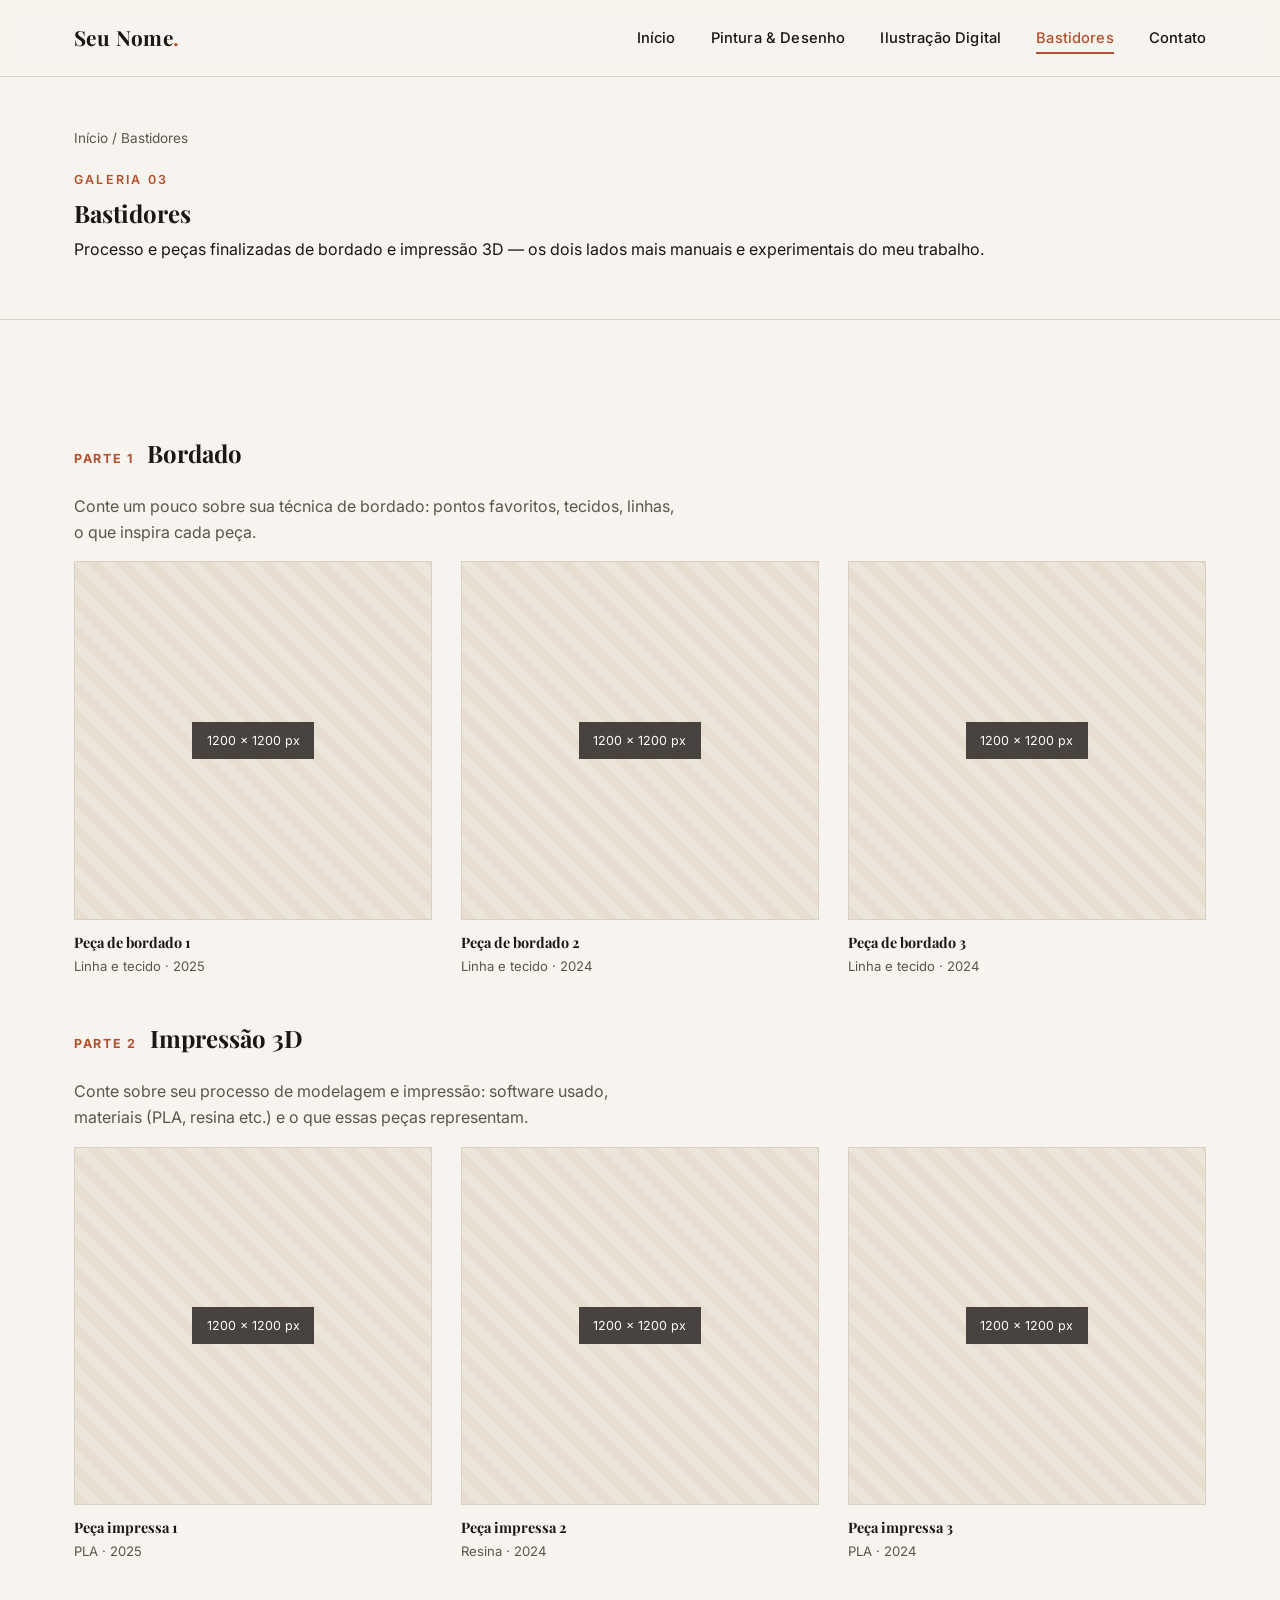
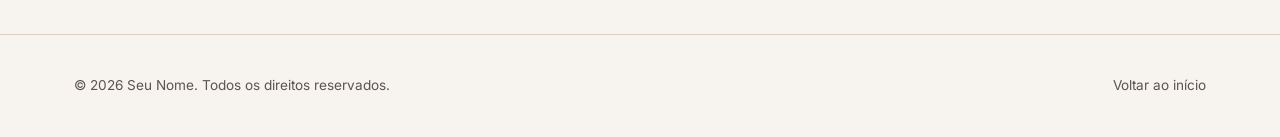
==== bastidores.html @ 3e2fcec5 "primeira versão do portfólio" ====
<!DOCTYPE html>
<html lang="pt-BR">
<head>
<meta charset="UTF-8">
<meta name="viewport" content="width=device-width, initial-scale=1.0">
<title>Bastidores — Bordado &amp; Impressão 3D — Seu Nome</title>
<meta name="description" content="Bastidores: bordado e impressão 3D, processo e peças finalizadas.">
<link rel="preconnect" href="https://fonts.googleapis.com">
<link rel="preconnect" href="https://fonts.gstatic.com" crossorigin>
<link href="https://fonts.googleapis.com/css2?family=Playfair+Display:wght@700;800&family=Inter:wght@400;500;600;700&display=swap" rel="stylesheet">
<link rel="stylesheet" href="css/style.css">
</head>
<body>

<header class="site-header">
  <div class="wrap">
    <a href="index.html" class="logo">Seu Nome<span>.</span></a>
    <nav class="main-nav">
      <ul>
        <li><a href="index.html">Início</a></li>
        <li><a href="pintura-desenho.html">Pintura &amp; Desenho</a></li>
        <li><a href="ilustracao-digital.html">Ilustração Digital</a></li>
        <li><a href="bastidores.html">Bastidores</a></li>
        <li><a href="index.html#contato">Contato</a></li>
      </ul>
    </nav>
    <button class="menu-toggle" aria-label="Abrir menu" aria-expanded="false">
      <span></span><span></span><span></span>
    </button>
  </div>
</header>

<section class="page-hero">
  <div class="wrap">
    <p class="breadcrumb"><a href="index.html">Início</a> / Bastidores</p>
    <p class="eyebrow">Galeria 03</p>
    <h1>Bastidores</h1>
    <p class="lede">Processo e peças finalizadas de bordado e impressão 3D — os dois lados mais manuais e experimentais do meu trabalho.</p>
  </div>
</section>

<section>
  <div class="wrap">

    <div class="subsection-title">
      <span class="tag">Parte 1</span>
      <h2 style="margin:0;">Bordado</h2>
    </div>
    <p style="max-width:60ch; color:var(--ink-soft);">Conte um pouco sobre sua técnica de bordado: pontos favoritos, tecidos, linhas, o que inspira cada peça.</p>
    <div class="gallery">

      <figure>
        <div class="placeholder" style="--ratio:1/1;" data-label="Bordado 1 — substitua pela imagem"><span class="ph-label">1200 × 1200 px</span></div>
        <figcaption><span class="title">Peça de bordado 1</span><span class="meta">Linha e tecido · 2025</span></figcaption>
      </figure>

      <figure>
        <div class="placeholder" style="--ratio:1/1;" data-label="Bordado 2 — substitua pela imagem"><span class="ph-label">1200 × 1200 px</span></div>
        <figcaption><span class="title">Peça de bordado 2</span><span class="meta">Linha e tecido · 2024</span></figcaption>
      </figure>

      <figure>
        <div class="placeholder" style="--ratio:1/1;" data-label="Bordado 3 — substitua pela imagem"><span class="ph-label">1200 × 1200 px</span></div>
        <figcaption><span class="title">Peça de bordado 3</span><span class="meta">Linha e tecido · 2024</span></figcaption>
      </figure>

    </div>

    <div class="subsection-title">
      <span class="tag">Parte 2</span>
      <h2 style="margin:0;">Impressão 3D</h2>
    </div>
    <p style="max-width:60ch; color:var(--ink-soft);">Conte sobre seu processo de modelagem e impressão: software usado, materiais (PLA, resina etc.) e o que essas peças representam.</p>
    <div class="gallery">

      <figure>
        <div class="placeholder" style="--ratio:1/1;" data-label="Impressão 3D 1 — substitua pela imagem"><span class="ph-label">1200 × 1200 px</span></div>
        <figcaption><span class="title">Peça impressa 1</span><span class="meta">PLA · 2025</span></figcaption>
      </figure>

      <figure>
        <div class="placeholder" style="--ratio:1/1;" data-label="Impressão 3D 2 — substitua pela imagem"><span class="ph-label">1200 × 1200 px</span></div>
        <figcaption><span class="title">Peça impressa 2</span><span class="meta">Resina · 2024</span></figcaption>
      </figure>

      <figure>
        <div class="placeholder" style="--ratio:1/1;" data-label="Impressão 3D 3 — substitua pela imagem"><span class="ph-label">1200 × 1200 px</span></div>
        <figcaption><span class="title">Peça impressa 3</span><span class="meta">PLA · 2024</span></figcaption>
      </figure>

    </div>
  </div>
</section>

<footer class="site-footer">
  <div class="wrap">
    <span>© 2026 Seu Nome. Todos os direitos reservados.</span>
    <span><a href="index.html">Voltar ao início</a></span>
  </div>
</footer>

<div class="lightbox" id="lightbox">
  <button class="lightbox-close" aria-label="Fechar">&times;</button>
  <div class="lightbox-inner"></div>
</div>

<script src="js/script.js"></script>
</body>
</html>
---- css/style.css ----
/* =========================================================
   PORTFÓLIO DE ARTE — estilo editorial/revista
   Troque as cores em :root para mudar a paleta do site inteiro.
   ========================================================= */

:root {
  --bg: #f7f3ee;         /* fundo creme */
  --bg-alt: #efe8de;     /* fundo alternado (seções pares) */
  --ink: #1a1714;        /* texto principal (quase preto) */
  --ink-soft: #5c554c;   /* texto secundário */
  --accent: #b5502e;     /* terracota — links, números, detalhes */
  --accent-2: #2f3b2c;   /* verde musgo — segundo destaque */
  --rule: #d9d0c2;       /* linhas finas / bordas */
  --card-bg: #ffffff;

  --font-serif: 'Playfair Display', Georgia, serif;
  --font-sans: 'Inter', -apple-system, sans-serif;

  --max-width: 1180px;
}

* { box-sizing: border-box; }

html { scroll-behavior: smooth; }

body {
  margin: 0;
  background: var(--bg);
  color: var(--ink);
  font-family: var(--font-sans);
  font-size: 16px;
  line-height: 1.6;
  -webkit-font-smoothing: antialiased;
}

img { max-width: 100%; display: block; }

a { color: inherit; text-decoration: none; }

.wrap {
  max-width: var(--max-width);
  margin: 0 auto;
  padding: 0 24px;
}

h1, h2, h3, h4 {
  font-family: var(--font-serif);
  font-weight: 700;
  margin: 0 0 .4em;
  line-height: 1.15;
}

p { margin: 0 0 1em; }

.eyebrow {
  display: inline-block;
  font-family: var(--font-sans);
  font-size: .78rem;
  letter-spacing: .18em;
  text-transform: uppercase;
  color: var(--accent);
  font-weight: 600;
  margin-bottom: .8em;
}

/* ---------- Header / navegação ---------- */

.site-header {
  position: sticky;
  top: 0;
  z-index: 50;
  background: rgba(247, 243, 238, 0.92);
  backdrop-filter: blur(6px);
  border-bottom: 1px solid var(--rule);
}

.site-header .wrap {
  display: flex;
  align-items: center;
  justify-content: space-between;
  height: 76px;
}

.logo {
  font-family: var(--font-serif);
  font-size: 1.3rem;
  font-weight: 700;
  letter-spacing: .02em;
}

.logo span { color: var(--accent); }

.main-nav ul {
  list-style: none;
  display: flex;
  gap: 2.2rem;
  margin: 0;
  padding: 0;
}

.main-nav a {
  font-size: .92rem;
  font-weight: 500;
  letter-spacing: .01em;
  padding: .3rem 0;
  border-bottom: 2px solid transparent;
  transition: border-color .2s ease, color .2s ease;
}

.main-nav a:hover,
.main-nav a.active {
  color: var(--accent);
  border-color: var(--accent);
}

.menu-toggle {
  display: none;
  background: none;
  border: none;
  cursor: pointer;
  padding: 8px;
}

.menu-toggle span {
  display: block;
  width: 24px;
  height: 2px;
  background: var(--ink);
  margin: 5px 0;
  transition: transform .2s ease, opacity .2s ease;
}

/* ---------- Hero (capa editorial) ---------- */

.hero {
  padding: 5rem 0 4rem;
}

.hero .wrap {
  display: grid;
  grid-template-columns: 1.3fr 1fr;
  gap: 3rem;
  align-items: end;
}

.hero h1 {
  font-size: clamp(2.6rem, 5vw, 4.4rem);
}

.hero .lede {
  font-size: 1.15rem;
  color: var(--ink-soft);
  max-width: 46ch;
}

.hero-index {
  border-top: 1px solid var(--ink);
  padding-top: 1rem;
}

.hero-index li {
  display: flex;
  align-items: baseline;
  gap: 1rem;
  padding: .7rem 0;
  border-bottom: 1px solid var(--rule);
  font-family: var(--font-serif);
  font-size: 1.15rem;
}

.hero-index li:last-child { border-bottom: none; }

.hero-index .num {
  color: var(--accent);
  font-family: var(--font-sans);
  font-weight: 600;
  font-size: .85rem;
}

.hero-index a:hover { color: var(--accent); }

/* ---------- Seções gerais ---------- */

section { padding: 4.5rem 0; }

section.alt { background: var(--bg-alt); }

.section-head {
  display: flex;
  justify-content: space-between;
  align-items: flex-end;
  gap: 2rem;
  border-bottom: 1px solid var(--ink);
  padding-bottom: 1rem;
  margin-bottom: 2.5rem;
}

.section-head h2 { font-size: clamp(1.8rem, 3vw, 2.6rem); }

/* ---------- Sobre ---------- */

.about-grid {
  display: grid;
  grid-template-columns: .8fr 1.2fr;
  gap: 3rem;
  align-items: start;
}

/* ---------- Placeholder de imagem ---------- */

.placeholder {
  position: relative;
  width: 100%;
  aspect-ratio: var(--ratio, 4 / 5);
  background:
    repeating-linear-gradient(45deg, #e7ded0, #e7ded0 10px, #ece5d9 10px, #ece5d9 20px);
  border: 1px solid var(--rule);
  display: flex;
  align-items: center;
  justify-content: center;
  overflow: hidden;
  cursor: pointer;
}

.placeholder img { width: 100%; height: 100%; object-fit: cover; }

.placeholder .ph-label {
  background: rgba(26,23,20,.78);
  color: #fff;
  font-size: .78rem;
  padding: .6rem .9rem;
  text-align: center;
  line-height: 1.4;
  max-width: 82%;
}

/* ---------- Cards "Tipos de arte" ---------- */

.art-types {
  display: grid;
  grid-template-columns: repeat(3, 1fr);
  gap: 2.2rem;
}

.art-card { --ratio: 4 / 3; }

.art-card h3 { margin-top: 1rem; font-size: 1.3rem; }

.art-card .more {
  color: var(--accent);
  font-size: .88rem;
  font-weight: 600;
}

/* ---------- Galeria (páginas de seção) ---------- */

.gallery {
  display: grid;
  grid-template-columns: repeat(3, 1fr);
  gap: 2rem 1.8rem;
}

.gallery figure { margin: 0; }

.gallery figcaption {
  margin-top: .7rem;
  font-size: .9rem;
}

.gallery figcaption .title {
  font-family: var(--font-serif);
  font-weight: 700;
  display: block;
}

.gallery figcaption .meta {
  color: var(--ink-soft);
  font-size: .82rem;
}

.page-hero {
  padding: 3.2rem 0 2.5rem;
  border-bottom: 1px solid var(--rule);
}

.breadcrumb {
  font-size: .85rem;
  color: var(--ink-soft);
  margin-bottom: 1rem;
}

.breadcrumb a:hover { color: var(--accent); }

.subsection-title {
  display: flex;
  align-items: baseline;
  gap: .8rem;
  margin: 3rem 0 1.6rem;
}

.subsection-title .tag {
  font-size: .78rem;
  letter-spacing: .14em;
  text-transform: uppercase;
  color: var(--accent);
  font-weight: 700;
}

/* ---------- Contato ---------- */

.contact-grid {
  display: grid;
  grid-template-columns: 1fr 1fr;
  gap: 3rem;
}

.contact-links a {
  display: inline-block;
  margin: .3rem 1rem .3rem 0;
  padding: .6rem 1.1rem;
  border: 1px solid var(--ink);
  font-size: .9rem;
  font-weight: 600;
  transition: background .2s ease, color .2s ease;
}

.contact-links a:hover { background: var(--ink); color: var(--bg); }

form.contact-form { display: flex; flex-direction: column; gap: 1rem; }

.contact-form label {
  font-size: .8rem;
  font-weight: 600;
  letter-spacing: .04em;
  text-transform: uppercase;
  color: var(--ink-soft);
}

.contact-form input,
.contact-form textarea {
  width: 100%;
  padding: .7rem .8rem;
  font-family: var(--font-sans);
  font-size: .95rem;
  border: 1px solid var(--ink);
  background: var(--card-bg);
  margin-top: .35rem;
}

.contact-form button {
  align-self: flex-start;
  padding: .8rem 1.6rem;
  background: var(--ink);
  color: var(--bg);
  border: none;
  font-weight: 600;
  cursor: pointer;
  letter-spacing: .03em;
}

.contact-form button:hover { background: var(--accent); }

/* ---------- Rodapé ---------- */

.site-footer {
  border-top: 1px solid var(--rule);
  padding: 2.5rem 0;
  font-size: .85rem;
  color: var(--ink-soft);
}

.site-footer .wrap {
  display: flex;
  justify-content: space-between;
  flex-wrap: wrap;
  gap: 1rem;
}

/* ---------- Lightbox ---------- */

.lightbox {
  position: fixed;
  inset: 0;
  background: rgba(26,23,20,.92);
  display: none;
  align-items: center;
  justify-content: center;
  z-index: 100;
  padding: 2rem;
}

.lightbox.open { display: flex; }

.lightbox-inner {
  max-width: 900px;
  width: 100%;
  color: #fff;
  text-align: center;
}

.lightbox-close {
  position: absolute;
  top: 1.5rem;
  right: 1.8rem;
  color: #fff;
  font-size: 1.8rem;
  background: none;
  border: none;
  cursor: pointer;
}

/* ---------- Responsivo ---------- */

@media (max-width: 900px) {
  .hero .wrap { grid-template-columns: 1fr; }
  .about-grid { grid-template-columns: 1fr; }
  .art-types { grid-template-columns: 1fr 1fr; }
  .gallery { grid-template-columns: 1fr 1fr; }
  .contact-grid { grid-template-columns: 1fr; }
}

@media (max-width: 640px) {
  .main-nav { position: fixed; top: 76px; left: 0; right: 0; bottom: 0;
    background: var(--bg); transform: translateX(100%); transition: transform .25s ease;
    padding: 2rem 24px; }
  .main-nav.open { transform: translateX(0); }
  .main-nav ul { flex-direction: column; gap: 1.4rem; }
  .menu-toggle { display: block; }
  .art-types { grid-template-columns: 1fr; }
  .gallery { grid-template-columns: 1fr; }
}
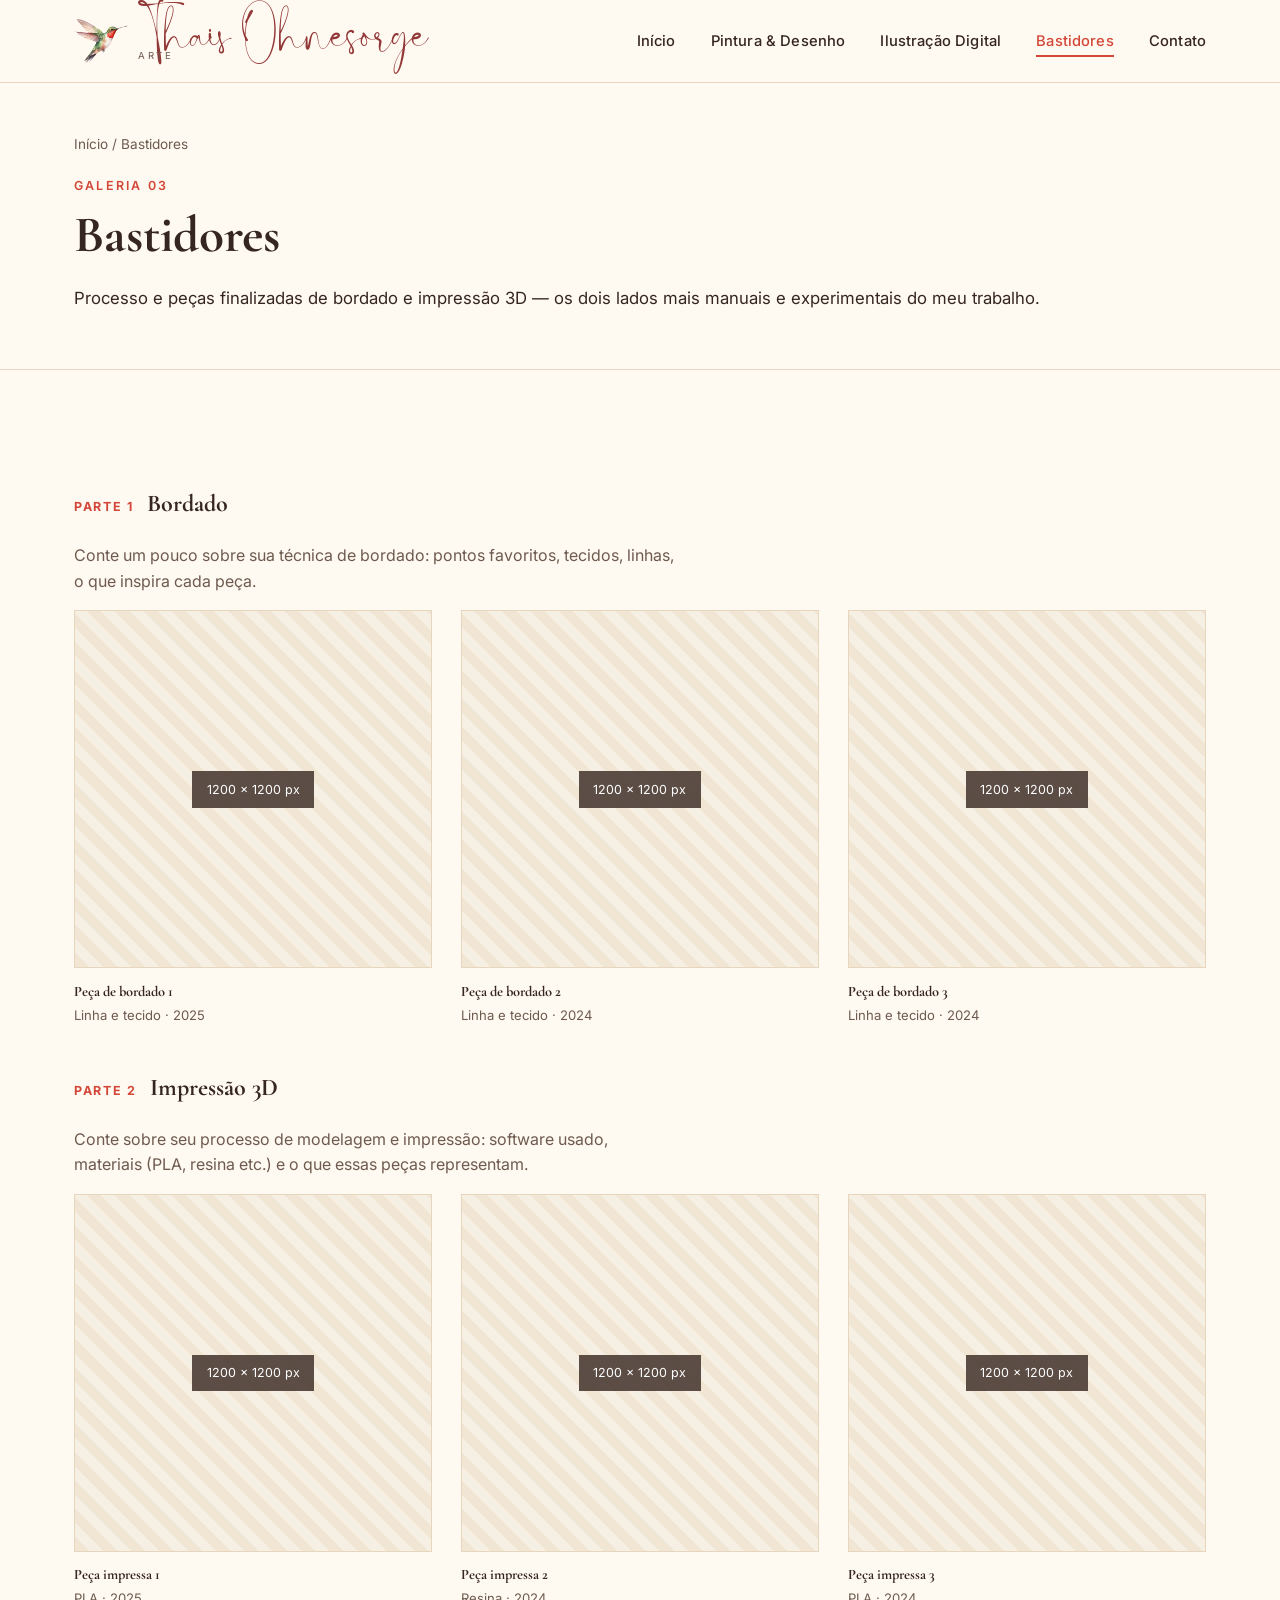
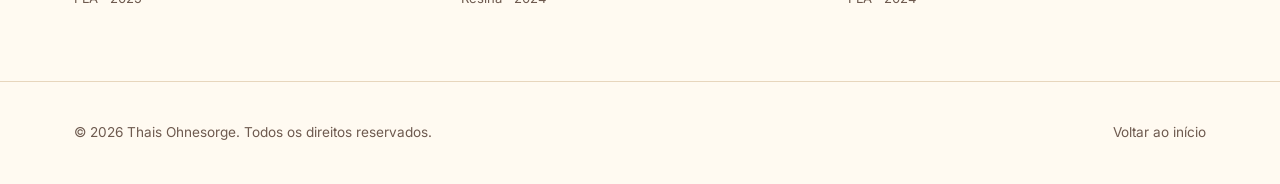
==== commit 79181002: "Ajuste do site para identidade visual da Thais" ====
--- a/bastidores.html
+++ b/bastidores.html
@@ -3,18 +3,25 @@
 <head>
 <meta charset="UTF-8">
 <meta name="viewport" content="width=device-width, initial-scale=1.0">
-<title>Bastidores — Bordado &amp; Impressão 3D — Seu Nome</title>
-<meta name="description" content="Bastidores: bordado e impressão 3D, processo e peças finalizadas.">
+<title>Bastidores — Bordado &amp; Impressão 3D — Thais Ohnesorge</title>
+<meta name="description" content="Bastidores de Thais Ohnesorge: bordado e impressão 3D, processo e peças finalizadas.">
+<link rel="icon" href="assets/img/favicon.png" type="image/png">
 <link rel="preconnect" href="https://fonts.googleapis.com">
 <link rel="preconnect" href="https://fonts.gstatic.com" crossorigin>
-<link href="https://fonts.googleapis.com/css2?family=Playfair+Display:wght@700;800&family=Inter:wght@400;500;600;700&display=swap" rel="stylesheet">
+<link href="https://fonts.googleapis.com/css2?family=Cormorant+Garamond:ital,wght@0,500;0,700;1,500&family=Inter:wght@400;500;600;700&display=swap" rel="stylesheet">
 <link rel="stylesheet" href="css/style.css">
 </head>
 <body>
 
 <header class="site-header">
   <div class="wrap">
-    <a href="index.html" class="logo">Seu Nome<span>.</span></a>
+    <a href="index.html" class="brand">
+      <img src="assets/img/hummingbird.png" alt="Beija-flor, símbolo de Thais Ohnesorge Arte">
+      <span class="brand-text">
+        <span class="brand-name">Thais Ohnesorge</span>
+        <span class="brand-tag">Arte</span>
+      </span>
+    </a>
     <nav class="main-nav">
       <ul>
         <li><a href="index.html">Início</a></li>
@@ -34,8 +41,8 @@
   <div class="wrap">
     <p class="breadcrumb"><a href="index.html">Início</a> / Bastidores</p>
     <p class="eyebrow">Galeria 03</p>
-    <h1>Bastidores</h1>
-    <p class="lede">Processo e peças finalizadas de bordado e impressão 3D — os dois lados mais manuais e experimentais do meu trabalho.</p>
+    <h1 style="font-family:var(--font-serif); color:var(--ink); font-size:clamp(2.2rem,4vw,3.2rem);">Bastidores</h1>
+    <p class="lede" style="font-size:1.05rem;">Processo e peças finalizadas de bordado e impressão 3D — os dois lados mais manuais e experimentais do meu trabalho.</p>
   </div>
 </section>
 
@@ -94,7 +101,7 @@
 
 <footer class="site-footer">
   <div class="wrap">
-    <span>© 2026 Seu Nome. Todos os direitos reservados.</span>
+    <span>© 2026 Thais Ohnesorge. Todos os direitos reservados.</span>
     <span><a href="index.html">Voltar ao início</a></span>
   </div>
 </footer>
--- a/css/style.css
+++ b/css/style.css
@@ -1,19 +1,33 @@
 /* =========================================================
-   PORTFÓLIO DE ARTE — estilo editorial/revista
-   Troque as cores em :root para mudar a paleta do site inteiro.
+   PORTFÓLIO DE ARTE — Thais Ohnesorge
+   Paleta e tipografia conforme identidade visual oficial.
    ========================================================= */
 
+@font-face {
+  font-family: 'Blastine';
+  src: url('../assets/fonts/Blastine.woff2') format('woff2'),
+       url('../assets/fonts/Blastine.otf') format('opentype'),
+       url('../assets/fonts/Blastine.ttf') format('truetype');
+  font-weight: normal;
+  font-style: normal;
+  font-display: swap;
+}
+
 :root {
-  --bg: #f7f3ee;         /* fundo creme */
-  --bg-alt: #efe8de;     /* fundo alternado (seções pares) */
-  --ink: #1a1714;        /* texto principal (quase preto) */
-  --ink-soft: #5c554c;   /* texto secundário */
-  --accent: #b5502e;     /* terracota — links, números, detalhes */
-  --accent-2: #2f3b2c;   /* verde musgo — segundo destaque */
-  --rule: #d9d0c2;       /* linhas finas / bordas */
+  --bg: #fffaf1;          /* creme claro — fundo principal */
+  --bg-alt: #f1ceb6;       /* pêssego — fundo alternado / destaques suaves */
+  --ink: #362621;          /* marrom quase-preto — texto principal */
+  --ink-soft: #6e5a4f;     /* marrom suave — texto secundário */
+  --green: #b4d75d;        /* verde-limão — destaque principal / botões */
+  --wine: #923737;         /* vinho — destaque secundário / hover */
+  --red: #d24737;          /* vermelho — links, números, CTAs */
+  --rule: #e7d6bd;         /* linha fina sobre o creme */
   --card-bg: #ffffff;
 
-  --font-serif: 'Playfair Display', Georgia, serif;
+  /* Blastine é a fonte da marca (arquivo em assets/fonts/).
+     Enquanto o arquivo não estiver presente, cai numa cursiva do sistema. */
+  --font-script: 'Blastine', 'Segoe Script', 'Brush Script MT', cursive;
+  --font-serif: 'Cormorant Garamond', Georgia, serif;
   --font-sans: 'Inter', -apple-system, sans-serif;
 
   --max-width: 1180px;
@@ -58,7 +72,7 @@
   font-size: .78rem;
   letter-spacing: .18em;
   text-transform: uppercase;
-  color: var(--accent);
+  color: var(--red);
   font-weight: 600;
   margin-bottom: .8em;
 }
@@ -69,7 +83,7 @@
   position: sticky;
   top: 0;
   z-index: 50;
-  background: rgba(247, 243, 238, 0.92);
+  background: rgba(255, 250, 241, 0.92);
   backdrop-filter: blur(6px);
   border-bottom: 1px solid var(--rule);
 }
@@ -78,17 +92,40 @@
   display: flex;
   align-items: center;
   justify-content: space-between;
-  height: 76px;
-}
-
-.logo {
-  font-family: var(--font-serif);
-  font-size: 1.3rem;
-  font-weight: 700;
-  letter-spacing: .02em;
-}
-
-.logo span { color: var(--accent); }
+  height: 82px;
+}
+
+.brand {
+  display: flex;
+  align-items: center;
+  gap: .6rem;
+}
+
+.brand img {
+  height: 44px;
+  width: auto;
+}
+
+.brand .brand-text {
+  display: flex;
+  flex-direction: column;
+  line-height: 1;
+}
+
+.brand .brand-name {
+  font-family: var(--font-script);
+  font-size: 1.7rem;
+  color: var(--wine);
+}
+
+.brand .brand-tag {
+  font-family: var(--font-sans);
+  font-size: .6rem;
+  letter-spacing: .28em;
+  text-transform: uppercase;
+  color: var(--ink-soft);
+  margin-top: .1rem;
+}
 
 .main-nav ul {
   list-style: none;
@@ -109,8 +146,8 @@
 
 .main-nav a:hover,
 .main-nav a.active {
-  color: var(--accent);
-  border-color: var(--accent);
+  color: var(--red);
+  border-color: var(--red);
 }
 
 .menu-toggle {
@@ -132,29 +169,43 @@
 
 /* ---------- Hero (capa editorial) ---------- */
 
-.hero {
-  padding: 5rem 0 4rem;
-}
+.hero { padding: 4rem 0 4rem; position: relative; }
 
 .hero .wrap {
   display: grid;
   grid-template-columns: 1.3fr 1fr;
   gap: 3rem;
   align-items: end;
+  position: relative;
 }
 
 .hero h1 {
-  font-size: clamp(2.6rem, 5vw, 4.4rem);
+  font-family: var(--font-script);
+  font-weight: normal;
+  color: var(--wine);
+  font-size: clamp(3.2rem, 7vw, 5.6rem);
+  margin-bottom: .15em;
 }
 
 .hero .lede {
-  font-size: 1.15rem;
+  font-family: var(--font-serif);
+  font-style: italic;
+  font-size: 1.35rem;
   color: var(--ink-soft);
   max-width: 46ch;
 }
 
+.hero-bird {
+  position: absolute;
+  top: -2.4rem;
+  right: 24px;
+  width: 190px;
+  opacity: .95;
+  pointer-events: none;
+}
+
 .hero-index {
-  border-top: 1px solid var(--ink);
+  border-top: 1px solid var(--wine);
   padding-top: 1rem;
 }
 
@@ -171,13 +222,13 @@
 .hero-index li:last-child { border-bottom: none; }
 
 .hero-index .num {
-  color: var(--accent);
+  color: var(--red);
   font-family: var(--font-sans);
   font-weight: 600;
   font-size: .85rem;
 }
 
-.hero-index a:hover { color: var(--accent); }
+.hero-index a:hover { color: var(--red); }
 
 /* ---------- Seções gerais ---------- */
 
@@ -190,7 +241,7 @@
   justify-content: space-between;
   align-items: flex-end;
   gap: 2rem;
-  border-bottom: 1px solid var(--ink);
+  border-bottom: 1px solid var(--wine);
   padding-bottom: 1rem;
   margin-bottom: 2.5rem;
 }
@@ -213,7 +264,7 @@
   width: 100%;
   aspect-ratio: var(--ratio, 4 / 5);
   background:
-    repeating-linear-gradient(45deg, #e7ded0, #e7ded0 10px, #ece5d9 10px, #ece5d9 20px);
+    repeating-linear-gradient(45deg, #f1e6d4, #f1e6d4 10px, #f6efe3 10px, #f6efe3 20px);
   border: 1px solid var(--rule);
   display: flex;
   align-items: center;
@@ -225,7 +276,7 @@
 .placeholder img { width: 100%; height: 100%; object-fit: cover; }
 
 .placeholder .ph-label {
-  background: rgba(26,23,20,.78);
+  background: rgba(54,38,33,.8);
   color: #fff;
   font-size: .78rem;
   padding: .6rem .9rem;
@@ -247,7 +298,7 @@
 .art-card h3 { margin-top: 1rem; font-size: 1.3rem; }
 
 .art-card .more {
-  color: var(--accent);
+  color: var(--red);
   font-size: .88rem;
   font-weight: 600;
 }
@@ -289,7 +340,7 @@
   margin-bottom: 1rem;
 }
 
-.breadcrumb a:hover { color: var(--accent); }
+.breadcrumb a:hover { color: var(--red); }
 
 .subsection-title {
   display: flex;
@@ -302,7 +353,7 @@
   font-size: .78rem;
   letter-spacing: .14em;
   text-transform: uppercase;
-  color: var(--accent);
+  color: var(--red);
   font-weight: 700;
 }
 
@@ -318,13 +369,14 @@
   display: inline-block;
   margin: .3rem 1rem .3rem 0;
   padding: .6rem 1.1rem;
-  border: 1px solid var(--ink);
+  border: 1px solid var(--wine);
+  color: var(--wine);
   font-size: .9rem;
   font-weight: 600;
   transition: background .2s ease, color .2s ease;
 }
 
-.contact-links a:hover { background: var(--ink); color: var(--bg); }
+.contact-links a:hover { background: var(--wine); color: #fff; }
 
 form.contact-form { display: flex; flex-direction: column; gap: 1rem; }
 
@@ -342,7 +394,7 @@
   padding: .7rem .8rem;
   font-family: var(--font-sans);
   font-size: .95rem;
-  border: 1px solid var(--ink);
+  border: 1px solid var(--ink-soft);
   background: var(--card-bg);
   margin-top: .35rem;
 }
@@ -350,15 +402,15 @@
 .contact-form button {
   align-self: flex-start;
   padding: .8rem 1.6rem;
-  background: var(--ink);
-  color: var(--bg);
+  background: var(--wine);
+  color: #fff;
   border: none;
   font-weight: 600;
   cursor: pointer;
   letter-spacing: .03em;
 }
 
-.contact-form button:hover { background: var(--accent); }
+.contact-form button:hover { background: var(--red); }
 
 /* ---------- Rodapé ---------- */
 
@@ -376,12 +428,14 @@
   gap: 1rem;
 }
 
+.site-footer a:hover { color: var(--red); }
+
 /* ---------- Lightbox ---------- */
 
 .lightbox {
   position: fixed;
   inset: 0;
-  background: rgba(26,23,20,.92);
+  background: rgba(54,38,33,.92);
   display: none;
   align-items: center;
   justify-content: center;
@@ -413,6 +467,7 @@
 
 @media (max-width: 900px) {
   .hero .wrap { grid-template-columns: 1fr; }
+  .hero-bird { position: static; width: 140px; margin-bottom: 1.5rem; }
   .about-grid { grid-template-columns: 1fr; }
   .art-types { grid-template-columns: 1fr 1fr; }
   .gallery { grid-template-columns: 1fr 1fr; }
@@ -420,7 +475,7 @@
 }
 
 @media (max-width: 640px) {
-  .main-nav { position: fixed; top: 76px; left: 0; right: 0; bottom: 0;
+  .main-nav { position: fixed; top: 82px; left: 0; right: 0; bottom: 0;
     background: var(--bg); transform: translateX(100%); transition: transform .25s ease;
     padding: 2rem 24px; }
   .main-nav.open { transform: translateX(0); }
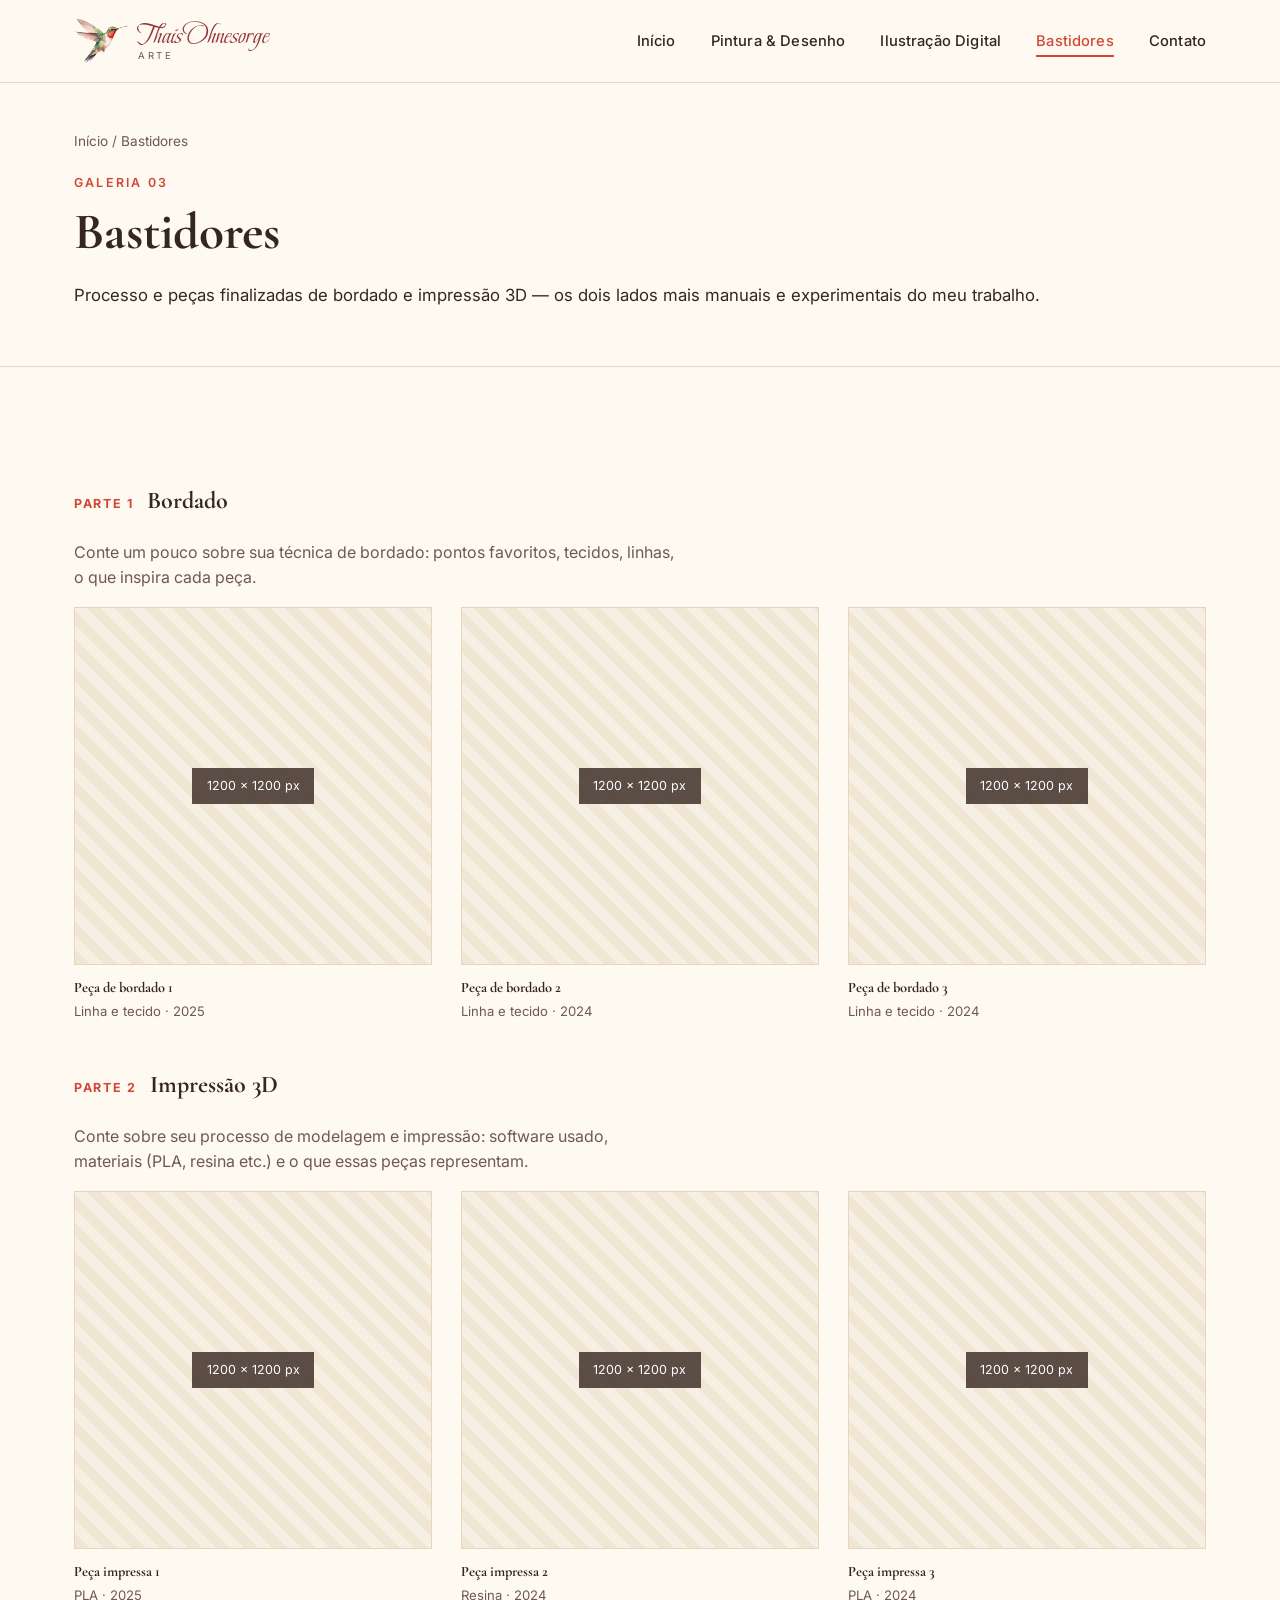
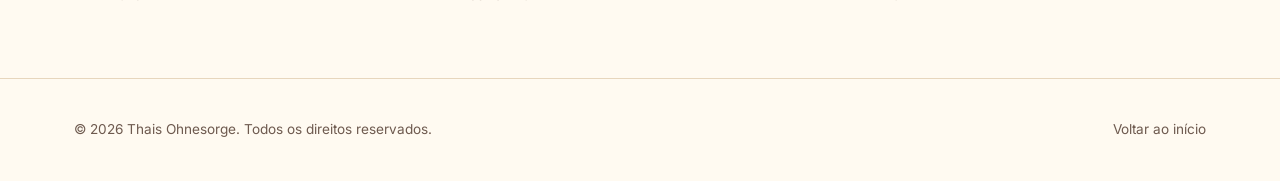
==== commit 0528cef9: "Construção do site" ====
--- a/bastidores.html
+++ b/bastidores.html
@@ -8,7 +8,7 @@
 <link rel="icon" href="assets/img/favicon.png" type="image/png">
 <link rel="preconnect" href="https://fonts.googleapis.com">
 <link rel="preconnect" href="https://fonts.gstatic.com" crossorigin>
-<link href="https://fonts.googleapis.com/css2?family=Cormorant+Garamond:ital,wght@0,500;0,700;1,500&family=Inter:wght@400;500;600;700&display=swap" rel="stylesheet">
+<link href="https://fonts.googleapis.com/css2?family=Beau+Rivage&family=Cormorant+Garamond:ital,wght@0,500;0,700;1,500&family=Inter:wght@400;500;600;700&display=swap" rel="stylesheet">
 <link rel="stylesheet" href="css/style.css">
 </head>
 <body>
--- a/css/style.css
+++ b/css/style.css
@@ -1,17 +1,11 @@
 /* =========================================================
    PORTFÓLIO DE ARTE — Thais Ohnesorge
    Paleta e tipografia conforme identidade visual oficial.
+   Fonte script: "Beau Rivage" (Google Fonts) — alternativa
+   gratuita à Blastine (que é paga para uso comercial/web).
+   Se a licença Web Font da Blastine for comprada depois,
+   troque --font-script abaixo e adicione o @font-face.
    ========================================================= */
-
-@font-face {
-  font-family: 'Blastine';
-  src: url('../assets/fonts/Blastine.woff2') format('woff2'),
-       url('../assets/fonts/Blastine.otf') format('opentype'),
-       url('../assets/fonts/Blastine.ttf') format('truetype');
-  font-weight: normal;
-  font-style: normal;
-  font-display: swap;
-}
 
 :root {
   --bg: #fffaf1;          /* creme claro — fundo principal */
@@ -24,9 +18,7 @@
   --rule: #e7d6bd;         /* linha fina sobre o creme */
   --card-bg: #ffffff;
 
-  /* Blastine é a fonte da marca (arquivo em assets/fonts/).
-     Enquanto o arquivo não estiver presente, cai numa cursiva do sistema. */
-  --font-script: 'Blastine', 'Segoe Script', 'Brush Script MT', cursive;
+  --font-script: 'Beau Rivage', 'Segoe Script', cursive;
   --font-serif: 'Cormorant Garamond', Georgia, serif;
   --font-sans: 'Inter', -apple-system, sans-serif;
 
@@ -45,6 +37,7 @@
   font-size: 16px;
   line-height: 1.6;
   -webkit-font-smoothing: antialiased;
+  overflow-x: hidden;
 }
 
 img { max-width: 100%; display: block; }
@@ -62,6 +55,7 @@
   font-weight: 700;
   margin: 0 0 .4em;
   line-height: 1.15;
+  overflow-wrap: break-word;
 }
 
 p { margin: 0 0 1em; }
@@ -77,6 +71,20 @@
   margin-bottom: .8em;
 }
 
+/* ---------- Scroll reveal (JS adiciona .reveal / .in-view) ---------- */
+
+.reveal {
+  opacity: 0;
+  transform: translateY(22px);
+  transition: opacity .7s cubic-bezier(.2,.7,.2,1), transform .7s cubic-bezier(.2,.7,.2,1);
+}
+
+.reveal.in-view { opacity: 1; transform: translateY(0); }
+
+@media (prefers-reduced-motion: reduce) {
+  .reveal { transition: none; opacity: 1; transform: none; }
+}
+
 /* ---------- Header / navegação ---------- */
 
 .site-header {
@@ -86,6 +94,11 @@
   background: rgba(255, 250, 241, 0.92);
   backdrop-filter: blur(6px);
   border-bottom: 1px solid var(--rule);
+  transition: box-shadow .3s ease;
+}
+
+.site-header.scrolled {
+  box-shadow: 0 10px 24px -18px rgba(54,38,33,.35);
 }
 
 .site-header .wrap {
@@ -93,29 +106,39 @@
   align-items: center;
   justify-content: space-between;
   height: 82px;
-}
+  transition: height .25s ease;
+}
+
+.site-header.scrolled .wrap { height: 66px; }
 
 .brand {
   display: flex;
   align-items: center;
   gap: .6rem;
+  min-width: 0;
 }
 
 .brand img {
   height: 44px;
   width: auto;
-}
+  flex-shrink: 0;
+  transition: height .25s ease;
+}
+
+.site-header.scrolled .brand img { height: 36px; }
 
 .brand .brand-text {
   display: flex;
   flex-direction: column;
   line-height: 1;
+  min-width: 0;
 }
 
 .brand .brand-name {
   font-family: var(--font-script);
   font-size: 1.7rem;
   color: var(--wine);
+  white-space: nowrap;
 }
 
 .brand .brand-tag {
@@ -136,19 +159,29 @@
 }
 
 .main-nav a {
+  position: relative;
   font-size: .92rem;
   font-weight: 500;
   letter-spacing: .01em;
   padding: .3rem 0;
-  border-bottom: 2px solid transparent;
-  transition: border-color .2s ease, color .2s ease;
+}
+
+.main-nav a::after {
+  content: '';
+  position: absolute;
+  left: 0;
+  bottom: -2px;
+  width: 0;
+  height: 2px;
+  background: var(--red);
+  transition: width .25s ease;
 }
 
 .main-nav a:hover,
-.main-nav a.active {
-  color: var(--red);
-  border-color: var(--red);
-}
+.main-nav a.active { color: var(--red); }
+
+.main-nav a:hover::after,
+.main-nav a.active::after { width: 100%; }
 
 .menu-toggle {
   display: none;
@@ -169,7 +202,7 @@
 
 /* ---------- Hero (capa editorial) ---------- */
 
-.hero { padding: 4rem 0 4rem; position: relative; }
+.hero { padding: 3.5rem 0 4rem; position: relative; }
 
 .hero .wrap {
   display: grid;
@@ -179,18 +212,33 @@
   position: relative;
 }
 
+.hero-name-block { position: relative; }
+
+.hero-name-block > * { position: relative; z-index: 1; }
+
+.hero-swash {
+  position: absolute;
+  top: -2.2rem;
+  left: -2.5rem;
+  width: 360px;
+  max-width: none;
+  z-index: 0;
+  opacity: .8;
+  pointer-events: none;
+}
+
 .hero h1 {
   font-family: var(--font-script);
   font-weight: normal;
   color: var(--wine);
-  font-size: clamp(3.2rem, 7vw, 5.6rem);
+  font-size: clamp(3rem, 8vw, 5.6rem);
   margin-bottom: .15em;
 }
 
 .hero .lede {
   font-family: var(--font-serif);
   font-style: italic;
-  font-size: 1.35rem;
+  font-size: clamp(1.05rem, 2.4vw, 1.35rem);
   color: var(--ink-soft);
   max-width: 46ch;
 }
@@ -202,6 +250,16 @@
   width: 190px;
   opacity: .95;
   pointer-events: none;
+  animation: float 6s ease-in-out infinite;
+}
+
+@keyframes float {
+  0%, 100% { transform: translateY(0) rotate(0deg); }
+  50% { transform: translateY(-14px) rotate(2deg); }
+}
+
+@media (prefers-reduced-motion: reduce) {
+  .hero-bird { animation: none; }
 }
 
 .hero-index {
@@ -217,7 +275,10 @@
   border-bottom: 1px solid var(--rule);
   font-family: var(--font-serif);
   font-size: 1.15rem;
-}
+  transition: padding-left .25s ease;
+}
+
+.hero-index li:hover { padding-left: .4rem; }
 
 .hero-index li:last-child { border-bottom: none; }
 
@@ -241,6 +302,7 @@
   justify-content: space-between;
   align-items: flex-end;
   gap: 2rem;
+  flex-wrap: wrap;
   border-bottom: 1px solid var(--wine);
   padding-bottom: 1rem;
   margin-bottom: 2.5rem;
@@ -271,6 +333,7 @@
   justify-content: center;
   overflow: hidden;
   cursor: pointer;
+  transition: transform .45s cubic-bezier(.2,.7,.2,1), box-shadow .3s ease;
 }
 
 .placeholder img { width: 100%; height: 100%; object-fit: cover; }
@@ -283,6 +346,7 @@
   text-align: center;
   line-height: 1.4;
   max-width: 82%;
+  transition: transform .35s ease;
 }
 
 /* ---------- Cards "Tipos de arte" ---------- */
@@ -295,13 +359,33 @@
 
 .art-card { --ratio: 4 / 3; }
 
-.art-card h3 { margin-top: 1rem; font-size: 1.3rem; }
+.art-types a { display: block; }
+
+.art-types a:hover .placeholder,
+.gallery figure:hover .placeholder {
+  transform: scale(1.035);
+  box-shadow: 0 20px 34px -18px rgba(54,38,33,.4);
+}
+
+.art-types a:hover .placeholder .ph-label { transform: scale(1.05); }
+
+.art-card h3 {
+  margin-top: 1rem;
+  font-size: 1.3rem;
+  transition: color .2s ease;
+}
+
+.art-types a:hover h3 { color: var(--wine); }
 
 .art-card .more {
   color: var(--red);
   font-size: .88rem;
   font-weight: 600;
-}
+  display: inline-block;
+  transition: transform .2s ease;
+}
+
+.art-types a:hover .more { transform: translateX(4px); }
 
 /* ---------- Galeria (páginas de seção) ---------- */
 
@@ -330,7 +414,7 @@
 }
 
 .page-hero {
-  padding: 3.2rem 0 2.5rem;
+  padding: 3rem 0 2.5rem;
   border-bottom: 1px solid var(--rule);
 }
 
@@ -347,6 +431,7 @@
   align-items: baseline;
   gap: .8rem;
   margin: 3rem 0 1.6rem;
+  flex-wrap: wrap;
 }
 
 .subsection-title .tag {
@@ -373,10 +458,14 @@
   color: var(--wine);
   font-size: .9rem;
   font-weight: 600;
-  transition: background .2s ease, color .2s ease;
-}
-
-.contact-links a:hover { background: var(--wine); color: #fff; }
+  transition: background .2s ease, color .2s ease, transform .2s ease;
+}
+
+.contact-links a:hover {
+  background: var(--wine);
+  color: #fff;
+  transform: translateY(-2px);
+}
 
 form.contact-form { display: flex; flex-direction: column; gap: 1rem; }
 
@@ -393,10 +482,18 @@
   width: 100%;
   padding: .7rem .8rem;
   font-family: var(--font-sans);
-  font-size: .95rem;
+  font-size: 1rem;
   border: 1px solid var(--ink-soft);
   background: var(--card-bg);
   margin-top: .35rem;
+  transition: border-color .2s ease, box-shadow .2s ease;
+}
+
+.contact-form input:focus,
+.contact-form textarea:focus {
+  outline: none;
+  border-color: var(--red);
+  box-shadow: 0 0 0 3px rgba(210,71,55,.15);
 }
 
 .contact-form button {
@@ -408,9 +505,10 @@
   font-weight: 600;
   cursor: pointer;
   letter-spacing: .03em;
-}
-
-.contact-form button:hover { background: var(--red); }
+  transition: background .2s ease, transform .2s ease;
+}
+
+.contact-form button:hover { background: var(--red); transform: translateY(-2px); }
 
 /* ---------- Rodapé ---------- */
 
@@ -441,9 +539,12 @@
   justify-content: center;
   z-index: 100;
   padding: 2rem;
+  opacity: 0;
+  transition: opacity .25s ease;
 }
 
 .lightbox.open { display: flex; }
+.lightbox.open.show { opacity: 1; }
 
 .lightbox-inner {
   max-width: 900px;
@@ -466,21 +567,257 @@
 /* ---------- Responsivo ---------- */
 
 @media (max-width: 900px) {
-  .hero .wrap { grid-template-columns: 1fr; }
-  .hero-bird { position: static; width: 140px; margin-bottom: 1.5rem; }
+  .hero { padding-top: 2.5rem; }
+  .hero .wrap { grid-template-columns: 1fr; gap: 2.2rem; }
+  .hero-bird { position: static; width: 120px; margin: 0 auto 1rem; animation: none; }
+  .hero-swash { width: 260px; top: -1.4rem; left: -1.6rem; opacity: .7; }
   .about-grid { grid-template-columns: 1fr; }
-  .art-types { grid-template-columns: 1fr 1fr; }
+  .art-types { grid-template-columns: 1fr 1fr; gap: 1.6rem; }
   .gallery { grid-template-columns: 1fr 1fr; }
-  .contact-grid { grid-template-columns: 1fr; }
+  .contact-grid { grid-template-columns: 1fr; gap: 2.2rem; }
+  section { padding: 3.2rem 0; }
 }
 
 @media (max-width: 640px) {
-  .main-nav { position: fixed; top: 82px; left: 0; right: 0; bottom: 0;
-    background: var(--bg); transform: translateX(100%); transition: transform .25s ease;
-    padding: 2rem 24px; }
+  .wrap { padding: 0 18px; }
+
+  .site-header .wrap, .site-header.scrolled .wrap { height: 68px; }
+  .brand img, .site-header.scrolled .brand img { height: 34px; }
+  .brand .brand-name { font-size: 1.35rem; }
+  .brand .brand-tag { font-size: .52rem; letter-spacing: .22em; }
+
+  .main-nav {
+    position: fixed; top: 68px; left: 0; right: 0; bottom: 0;
+    background: var(--bg);
+    transform: translateX(100%);
+    transition: transform .3s ease;
+    padding: 2rem 24px;
+    overflow-y: auto;
+  }
   .main-nav.open { transform: translateX(0); }
-  .main-nav ul { flex-direction: column; gap: 1.4rem; }
+  .main-nav ul { flex-direction: column; gap: 1.5rem; }
+  .main-nav a { font-size: 1.15rem; display: inline-block; }
   .menu-toggle { display: block; }
+
+  .hero { padding: 2rem 0 2.5rem; }
+  .hero-bird { width: 96px; }
+  .hero-swash { width: 200px; top: -1rem; left: -1rem; }
+  .hero h1 { font-size: clamp(2.6rem, 14vw, 3.4rem); }
+  .hero-index li { font-size: 1rem; padding: .55rem 0; }
+
   .art-types { grid-template-columns: 1fr; }
   .gallery { grid-template-columns: 1fr; }
-}
+
+  .section-head { align-items: flex-start; }
+
+  .contact-links a { display: block; text-align: center; margin: .35rem 0; }
+}
+
+@media (max-width: 380px) {
+  .brand .brand-tag { display: none; }
+  .hero h1 { font-size: 2.3rem; }
+}
+
+/* =========================================================
+   Página única — seções adicionais (Obras filtráveis, Marca)
+   ========================================================= */
+
+/* ---------- Filtro de categorias (Obras) ---------- */
+
+.filter-tabs {
+  display: flex;
+  flex-wrap: wrap;
+  gap: .6rem;
+  margin-bottom: 2.4rem;
+}
+
+.filter-tabs button {
+  font-family: var(--font-sans);
+  font-size: .85rem;
+  font-weight: 600;
+  letter-spacing: .02em;
+  padding: .55rem 1.1rem;
+  border: 1px solid var(--wine);
+  background: transparent;
+  color: var(--wine);
+  cursor: pointer;
+  border-radius: 999px;
+  transition: background .2s ease, color .2s ease, transform .2s ease;
+}
+
+.filter-tabs button:hover { transform: translateY(-2px); }
+
+.filter-tabs button.active {
+  background: var(--wine);
+  color: #fff;
+}
+
+.gallery figure { transition: opacity .35s ease, transform .35s ease; }
+
+.gallery figure.hide {
+  display: none;
+}
+
+/* ---------- Marca (identidade visual) ---------- */
+
+.marca-intro {
+  max-width: 68ch;
+  font-size: 1.05rem;
+  color: var(--ink-soft);
+}
+
+.marca-block { margin-top: 3rem; }
+
+.marca-block > .tag {
+  display: block;
+  font-size: .78rem;
+  letter-spacing: .16em;
+  text-transform: uppercase;
+  color: var(--red);
+  font-weight: 700;
+  margin-bottom: 1.2rem;
+}
+
+.logos-row {
+  display: flex;
+  flex-wrap: wrap;
+  gap: 3rem;
+  align-items: flex-end;
+}
+
+.logos-row .logo-item { text-align: center; max-width: 220px; }
+
+.logos-row .logo-item img {
+  width: 100%;
+  height: auto;
+  margin-bottom: .8rem;
+}
+
+.logos-row .logo-item span {
+  font-size: .82rem;
+  color: var(--ink-soft);
+}
+
+.type-samples {
+  display: grid;
+  grid-template-columns: 1fr 1fr;
+  gap: 2rem;
+}
+
+.type-sample {
+  background: var(--bg-alt);
+  border: 1px solid var(--rule);
+  padding: 2rem;
+}
+
+.type-sample .sample-script {
+  font-family: var(--font-script);
+  color: var(--wine);
+  font-size: 2.6rem;
+  line-height: 1;
+  margin-bottom: .5rem;
+}
+
+.type-sample .sample-serif {
+  font-family: var(--font-serif);
+  font-size: 2.2rem;
+  font-weight: 700;
+  margin-bottom: .5rem;
+}
+
+.type-sample .sample-label {
+  font-size: .8rem;
+  color: var(--ink-soft);
+  letter-spacing: .04em;
+}
+
+.color-swatches {
+  display: flex;
+  flex-wrap: wrap;
+  gap: 1.6rem;
+}
+
+.color-swatch { text-align: center; }
+
+.color-swatch .swatch-circle {
+  width: 72px;
+  height: 72px;
+  border-radius: 50%;
+  border: 1px solid var(--rule);
+  margin: 0 auto .6rem;
+  transition: transform .25s ease;
+}
+
+.color-swatch:hover .swatch-circle { transform: scale(1.08); }
+
+.color-swatch .swatch-hex {
+  font-size: .78rem;
+  color: var(--ink-soft);
+  font-family: var(--font-sans);
+}
+
+.applications-grid {
+  display: grid;
+  grid-template-columns: 1fr 1fr;
+  gap: 1.6rem;
+  max-width: 640px;
+}
+
+.applications-grid img {
+  border: 1px solid var(--rule);
+  box-shadow: 0 16px 30px -20px rgba(54,38,33,.35);
+}
+
+.applications-caption {
+  margin-top: 1rem;
+  font-size: .85rem;
+  color: var(--ink-soft);
+  font-style: italic;
+}
+
+/* ---------- Sobre + Filosofia ---------- */
+
+.philosophy-block {
+  margin-top: 3.5rem;
+  padding-top: 3rem;
+  border-top: 1px solid var(--rule);
+  display: grid;
+  grid-template-columns: 1fr 1fr;
+  gap: 3rem;
+  align-items: start;
+}
+
+.philosophy-block blockquote {
+  margin: 0 0 1.2rem;
+  font-family: var(--font-serif);
+  font-style: italic;
+  font-size: 1.3rem;
+  color: var(--wine);
+  line-height: 1.4;
+}
+
+.commissions-note {
+  display: inline-block;
+  margin-top: .6rem;
+  padding: .4rem .9rem;
+  background: var(--green);
+  color: var(--ink);
+  font-size: .82rem;
+  font-weight: 600;
+  border-radius: 999px;
+}
+
+@media (max-width: 900px) {
+  .type-samples { grid-template-columns: 1fr; }
+  .philosophy-block { grid-template-columns: 1fr; }
+  .logos-row { gap: 2rem; }
+  .applications-grid { max-width: 100%; }
+}
+
+@media (max-width: 640px) {
+  .filter-tabs { gap: .5rem; }
+  .filter-tabs button { font-size: .78rem; padding: .5rem .9rem; }
+  .logos-row { gap: 1.6rem; }
+  .logos-row .logo-item { max-width: 150px; }
+  .applications-grid { grid-template-columns: 1fr; max-width: 320px; margin: 0 auto; }
+}
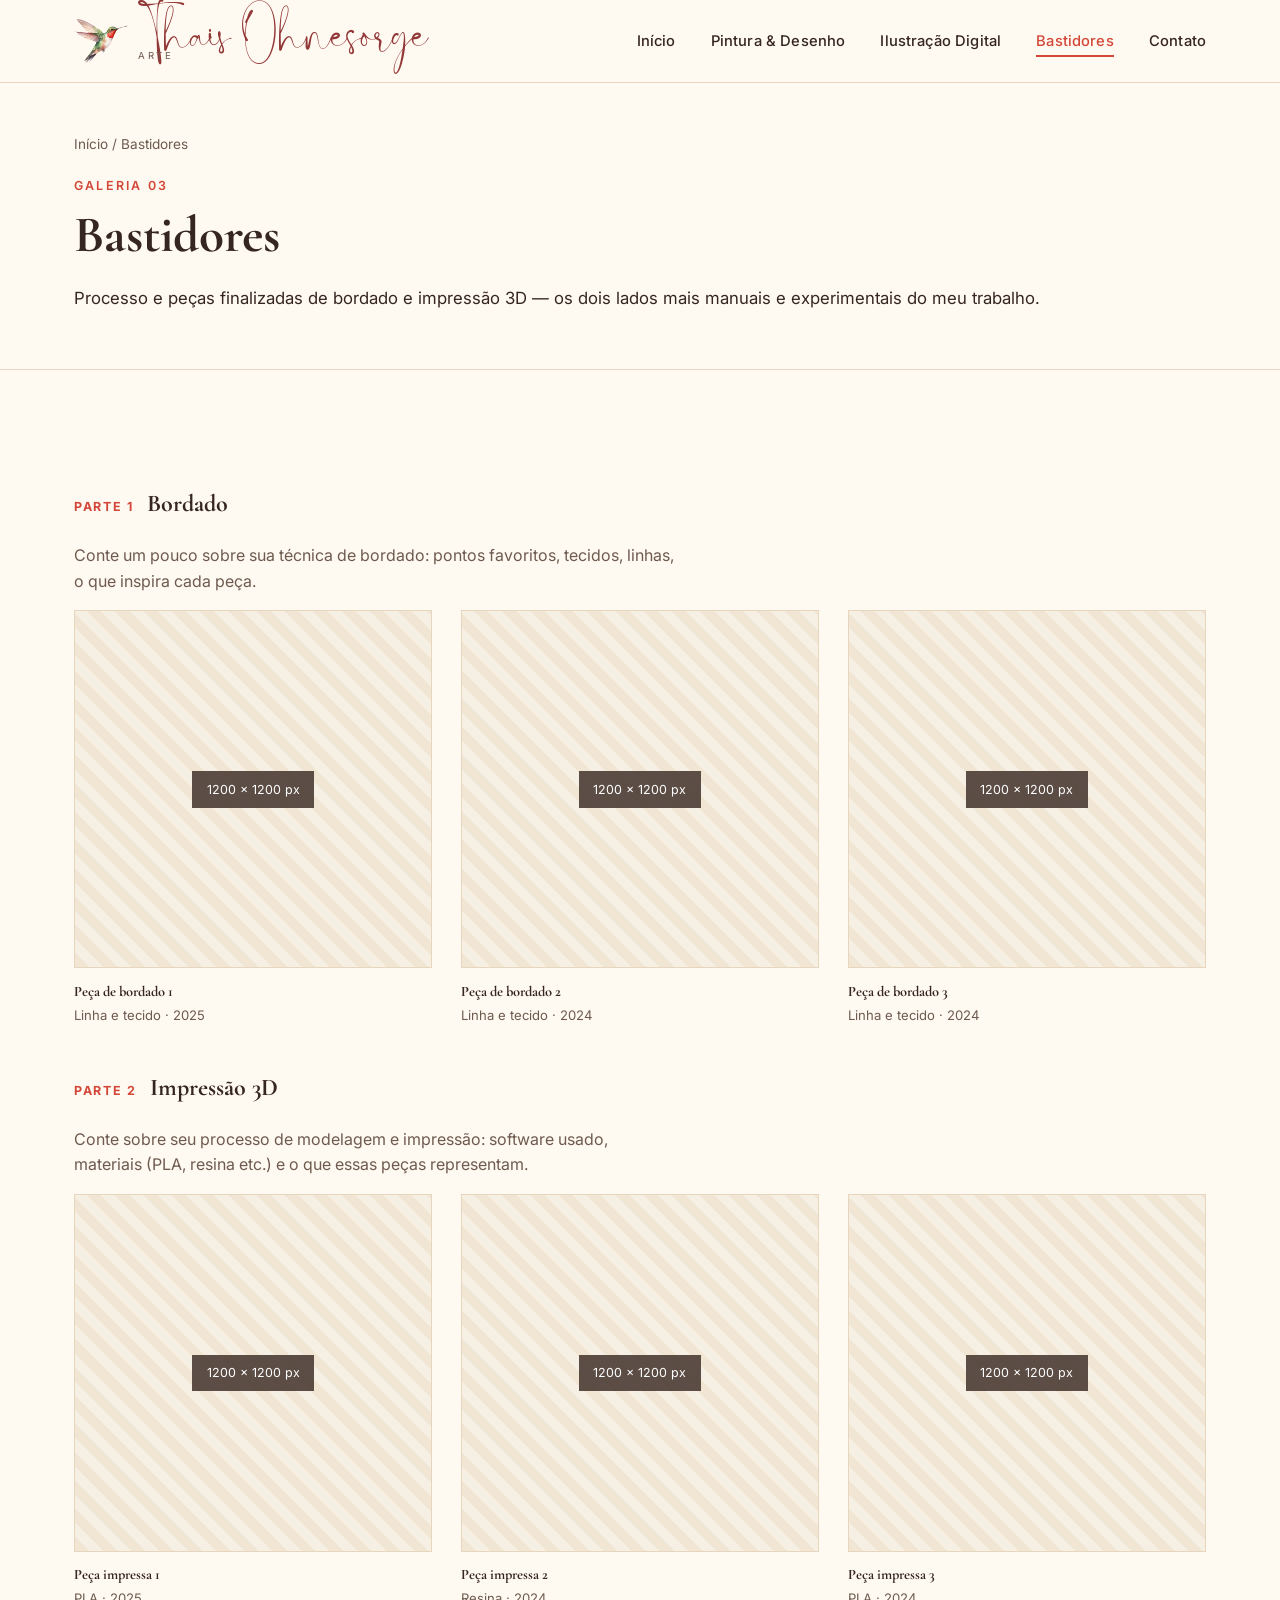
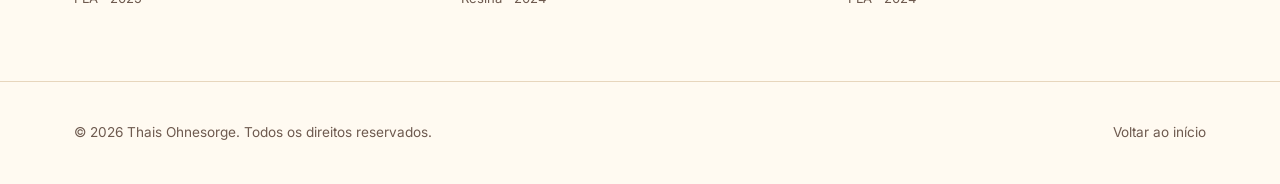
==== commit 81a688e7: "Revert "Construção do site" This reverts commit 0528cef98a2948dfea53484716949ccb31cddf23." ====
--- a/bastidores.html
+++ b/bastidores.html
@@ -8,7 +8,7 @@
 <link rel="icon" href="assets/img/favicon.png" type="image/png">
 <link rel="preconnect" href="https://fonts.googleapis.com">
 <link rel="preconnect" href="https://fonts.gstatic.com" crossorigin>
-<link href="https://fonts.googleapis.com/css2?family=Beau+Rivage&family=Cormorant+Garamond:ital,wght@0,500;0,700;1,500&family=Inter:wght@400;500;600;700&display=swap" rel="stylesheet">
+<link href="https://fonts.googleapis.com/css2?family=Cormorant+Garamond:ital,wght@0,500;0,700;1,500&family=Inter:wght@400;500;600;700&display=swap" rel="stylesheet">
 <link rel="stylesheet" href="css/style.css">
 </head>
 <body>
--- a/css/style.css
+++ b/css/style.css
@@ -1,11 +1,17 @@
 /* =========================================================
    PORTFÓLIO DE ARTE — Thais Ohnesorge
    Paleta e tipografia conforme identidade visual oficial.
-   Fonte script: "Beau Rivage" (Google Fonts) — alternativa
-   gratuita à Blastine (que é paga para uso comercial/web).
-   Se a licença Web Font da Blastine for comprada depois,
-   troque --font-script abaixo e adicione o @font-face.
    ========================================================= */
+
+@font-face {
+  font-family: 'Blastine';
+  src: url('../assets/fonts/Blastine.woff2') format('woff2'),
+       url('../assets/fonts/Blastine.otf') format('opentype'),
+       url('../assets/fonts/Blastine.ttf') format('truetype');
+  font-weight: normal;
+  font-style: normal;
+  font-display: swap;
+}
 
 :root {
   --bg: #fffaf1;          /* creme claro — fundo principal */
@@ -18,7 +24,9 @@
   --rule: #e7d6bd;         /* linha fina sobre o creme */
   --card-bg: #ffffff;
 
-  --font-script: 'Beau Rivage', 'Segoe Script', cursive;
+  /* Blastine é a fonte da marca (arquivo em assets/fonts/).
+     Enquanto o arquivo não estiver presente, cai numa cursiva do sistema. */
+  --font-script: 'Blastine', 'Segoe Script', 'Brush Script MT', cursive;
   --font-serif: 'Cormorant Garamond', Georgia, serif;
   --font-sans: 'Inter', -apple-system, sans-serif;
 
@@ -37,7 +45,6 @@
   font-size: 16px;
   line-height: 1.6;
   -webkit-font-smoothing: antialiased;
-  overflow-x: hidden;
 }
 
 img { max-width: 100%; display: block; }
@@ -55,7 +62,6 @@
   font-weight: 700;
   margin: 0 0 .4em;
   line-height: 1.15;
-  overflow-wrap: break-word;
 }
 
 p { margin: 0 0 1em; }
@@ -71,20 +77,6 @@
   margin-bottom: .8em;
 }
 
-/* ---------- Scroll reveal (JS adiciona .reveal / .in-view) ---------- */
-
-.reveal {
-  opacity: 0;
-  transform: translateY(22px);
-  transition: opacity .7s cubic-bezier(.2,.7,.2,1), transform .7s cubic-bezier(.2,.7,.2,1);
-}
-
-.reveal.in-view { opacity: 1; transform: translateY(0); }
-
-@media (prefers-reduced-motion: reduce) {
-  .reveal { transition: none; opacity: 1; transform: none; }
-}
-
 /* ---------- Header / navegação ---------- */
 
 .site-header {
@@ -94,11 +86,6 @@
   background: rgba(255, 250, 241, 0.92);
   backdrop-filter: blur(6px);
   border-bottom: 1px solid var(--rule);
-  transition: box-shadow .3s ease;
-}
-
-.site-header.scrolled {
-  box-shadow: 0 10px 24px -18px rgba(54,38,33,.35);
 }
 
 .site-header .wrap {
@@ -106,39 +93,29 @@
   align-items: center;
   justify-content: space-between;
   height: 82px;
-  transition: height .25s ease;
-}
-
-.site-header.scrolled .wrap { height: 66px; }
+}
 
 .brand {
   display: flex;
   align-items: center;
   gap: .6rem;
-  min-width: 0;
 }
 
 .brand img {
   height: 44px;
   width: auto;
-  flex-shrink: 0;
-  transition: height .25s ease;
-}
-
-.site-header.scrolled .brand img { height: 36px; }
+}
 
 .brand .brand-text {
   display: flex;
   flex-direction: column;
   line-height: 1;
-  min-width: 0;
 }
 
 .brand .brand-name {
   font-family: var(--font-script);
   font-size: 1.7rem;
   color: var(--wine);
-  white-space: nowrap;
 }
 
 .brand .brand-tag {
@@ -159,29 +136,19 @@
 }
 
 .main-nav a {
-  position: relative;
   font-size: .92rem;
   font-weight: 500;
   letter-spacing: .01em;
   padding: .3rem 0;
-}
-
-.main-nav a::after {
-  content: '';
-  position: absolute;
-  left: 0;
-  bottom: -2px;
-  width: 0;
-  height: 2px;
-  background: var(--red);
-  transition: width .25s ease;
+  border-bottom: 2px solid transparent;
+  transition: border-color .2s ease, color .2s ease;
 }
 
 .main-nav a:hover,
-.main-nav a.active { color: var(--red); }
-
-.main-nav a:hover::after,
-.main-nav a.active::after { width: 100%; }
+.main-nav a.active {
+  color: var(--red);
+  border-color: var(--red);
+}
 
 .menu-toggle {
   display: none;
@@ -202,7 +169,7 @@
 
 /* ---------- Hero (capa editorial) ---------- */
 
-.hero { padding: 3.5rem 0 4rem; position: relative; }
+.hero { padding: 4rem 0 4rem; position: relative; }
 
 .hero .wrap {
   display: grid;
@@ -212,33 +179,18 @@
   position: relative;
 }
 
-.hero-name-block { position: relative; }
-
-.hero-name-block > * { position: relative; z-index: 1; }
-
-.hero-swash {
-  position: absolute;
-  top: -2.2rem;
-  left: -2.5rem;
-  width: 360px;
-  max-width: none;
-  z-index: 0;
-  opacity: .8;
-  pointer-events: none;
-}
-
 .hero h1 {
   font-family: var(--font-script);
   font-weight: normal;
   color: var(--wine);
-  font-size: clamp(3rem, 8vw, 5.6rem);
+  font-size: clamp(3.2rem, 7vw, 5.6rem);
   margin-bottom: .15em;
 }
 
 .hero .lede {
   font-family: var(--font-serif);
   font-style: italic;
-  font-size: clamp(1.05rem, 2.4vw, 1.35rem);
+  font-size: 1.35rem;
   color: var(--ink-soft);
   max-width: 46ch;
 }
@@ -250,16 +202,6 @@
   width: 190px;
   opacity: .95;
   pointer-events: none;
-  animation: float 6s ease-in-out infinite;
-}
-
-@keyframes float {
-  0%, 100% { transform: translateY(0) rotate(0deg); }
-  50% { transform: translateY(-14px) rotate(2deg); }
-}
-
-@media (prefers-reduced-motion: reduce) {
-  .hero-bird { animation: none; }
 }
 
 .hero-index {
@@ -275,10 +217,7 @@
   border-bottom: 1px solid var(--rule);
   font-family: var(--font-serif);
   font-size: 1.15rem;
-  transition: padding-left .25s ease;
-}
-
-.hero-index li:hover { padding-left: .4rem; }
+}
 
 .hero-index li:last-child { border-bottom: none; }
 
@@ -302,7 +241,6 @@
   justify-content: space-between;
   align-items: flex-end;
   gap: 2rem;
-  flex-wrap: wrap;
   border-bottom: 1px solid var(--wine);
   padding-bottom: 1rem;
   margin-bottom: 2.5rem;
@@ -333,7 +271,6 @@
   justify-content: center;
   overflow: hidden;
   cursor: pointer;
-  transition: transform .45s cubic-bezier(.2,.7,.2,1), box-shadow .3s ease;
 }
 
 .placeholder img { width: 100%; height: 100%; object-fit: cover; }
@@ -346,7 +283,6 @@
   text-align: center;
   line-height: 1.4;
   max-width: 82%;
-  transition: transform .35s ease;
 }
 
 /* ---------- Cards "Tipos de arte" ---------- */
@@ -359,33 +295,13 @@
 
 .art-card { --ratio: 4 / 3; }
 
-.art-types a { display: block; }
-
-.art-types a:hover .placeholder,
-.gallery figure:hover .placeholder {
-  transform: scale(1.035);
-  box-shadow: 0 20px 34px -18px rgba(54,38,33,.4);
-}
-
-.art-types a:hover .placeholder .ph-label { transform: scale(1.05); }
-
-.art-card h3 {
-  margin-top: 1rem;
-  font-size: 1.3rem;
-  transition: color .2s ease;
-}
-
-.art-types a:hover h3 { color: var(--wine); }
+.art-card h3 { margin-top: 1rem; font-size: 1.3rem; }
 
 .art-card .more {
   color: var(--red);
   font-size: .88rem;
   font-weight: 600;
-  display: inline-block;
-  transition: transform .2s ease;
-}
-
-.art-types a:hover .more { transform: translateX(4px); }
+}
 
 /* ---------- Galeria (páginas de seção) ---------- */
 
@@ -414,7 +330,7 @@
 }
 
 .page-hero {
-  padding: 3rem 0 2.5rem;
+  padding: 3.2rem 0 2.5rem;
   border-bottom: 1px solid var(--rule);
 }
 
@@ -431,7 +347,6 @@
   align-items: baseline;
   gap: .8rem;
   margin: 3rem 0 1.6rem;
-  flex-wrap: wrap;
 }
 
 .subsection-title .tag {
@@ -458,14 +373,10 @@
   color: var(--wine);
   font-size: .9rem;
   font-weight: 600;
-  transition: background .2s ease, color .2s ease, transform .2s ease;
-}
-
-.contact-links a:hover {
-  background: var(--wine);
-  color: #fff;
-  transform: translateY(-2px);
-}
+  transition: background .2s ease, color .2s ease;
+}
+
+.contact-links a:hover { background: var(--wine); color: #fff; }
 
 form.contact-form { display: flex; flex-direction: column; gap: 1rem; }
 
@@ -482,18 +393,10 @@
   width: 100%;
   padding: .7rem .8rem;
   font-family: var(--font-sans);
-  font-size: 1rem;
+  font-size: .95rem;
   border: 1px solid var(--ink-soft);
   background: var(--card-bg);
   margin-top: .35rem;
-  transition: border-color .2s ease, box-shadow .2s ease;
-}
-
-.contact-form input:focus,
-.contact-form textarea:focus {
-  outline: none;
-  border-color: var(--red);
-  box-shadow: 0 0 0 3px rgba(210,71,55,.15);
 }
 
 .contact-form button {
@@ -505,10 +408,9 @@
   font-weight: 600;
   cursor: pointer;
   letter-spacing: .03em;
-  transition: background .2s ease, transform .2s ease;
-}
-
-.contact-form button:hover { background: var(--red); transform: translateY(-2px); }
+}
+
+.contact-form button:hover { background: var(--red); }
 
 /* ---------- Rodapé ---------- */
 
@@ -539,12 +441,9 @@
   justify-content: center;
   z-index: 100;
   padding: 2rem;
-  opacity: 0;
-  transition: opacity .25s ease;
 }
 
 .lightbox.open { display: flex; }
-.lightbox.open.show { opacity: 1; }
 
 .lightbox-inner {
   max-width: 900px;
@@ -567,257 +466,21 @@
 /* ---------- Responsivo ---------- */
 
 @media (max-width: 900px) {
-  .hero { padding-top: 2.5rem; }
-  .hero .wrap { grid-template-columns: 1fr; gap: 2.2rem; }
-  .hero-bird { position: static; width: 120px; margin: 0 auto 1rem; animation: none; }
-  .hero-swash { width: 260px; top: -1.4rem; left: -1.6rem; opacity: .7; }
+  .hero .wrap { grid-template-columns: 1fr; }
+  .hero-bird { position: static; width: 140px; margin-bottom: 1.5rem; }
   .about-grid { grid-template-columns: 1fr; }
-  .art-types { grid-template-columns: 1fr 1fr; gap: 1.6rem; }
+  .art-types { grid-template-columns: 1fr 1fr; }
   .gallery { grid-template-columns: 1fr 1fr; }
-  .contact-grid { grid-template-columns: 1fr; gap: 2.2rem; }
-  section { padding: 3.2rem 0; }
+  .contact-grid { grid-template-columns: 1fr; }
 }
 
 @media (max-width: 640px) {
-  .wrap { padding: 0 18px; }
-
-  .site-header .wrap, .site-header.scrolled .wrap { height: 68px; }
-  .brand img, .site-header.scrolled .brand img { height: 34px; }
-  .brand .brand-name { font-size: 1.35rem; }
-  .brand .brand-tag { font-size: .52rem; letter-spacing: .22em; }
-
-  .main-nav {
-    position: fixed; top: 68px; left: 0; right: 0; bottom: 0;
-    background: var(--bg);
-    transform: translateX(100%);
-    transition: transform .3s ease;
-    padding: 2rem 24px;
-    overflow-y: auto;
-  }
+  .main-nav { position: fixed; top: 82px; left: 0; right: 0; bottom: 0;
+    background: var(--bg); transform: translateX(100%); transition: transform .25s ease;
+    padding: 2rem 24px; }
   .main-nav.open { transform: translateX(0); }
-  .main-nav ul { flex-direction: column; gap: 1.5rem; }
-  .main-nav a { font-size: 1.15rem; display: inline-block; }
+  .main-nav ul { flex-direction: column; gap: 1.4rem; }
   .menu-toggle { display: block; }
-
-  .hero { padding: 2rem 0 2.5rem; }
-  .hero-bird { width: 96px; }
-  .hero-swash { width: 200px; top: -1rem; left: -1rem; }
-  .hero h1 { font-size: clamp(2.6rem, 14vw, 3.4rem); }
-  .hero-index li { font-size: 1rem; padding: .55rem 0; }
-
   .art-types { grid-template-columns: 1fr; }
   .gallery { grid-template-columns: 1fr; }
-
-  .section-head { align-items: flex-start; }
-
-  .contact-links a { display: block; text-align: center; margin: .35rem 0; }
-}
-
-@media (max-width: 380px) {
-  .brand .brand-tag { display: none; }
-  .hero h1 { font-size: 2.3rem; }
-}
-
-/* =========================================================
-   Página única — seções adicionais (Obras filtráveis, Marca)
-   ========================================================= */
-
-/* ---------- Filtro de categorias (Obras) ---------- */
-
-.filter-tabs {
-  display: flex;
-  flex-wrap: wrap;
-  gap: .6rem;
-  margin-bottom: 2.4rem;
-}
-
-.filter-tabs button {
-  font-family: var(--font-sans);
-  font-size: .85rem;
-  font-weight: 600;
-  letter-spacing: .02em;
-  padding: .55rem 1.1rem;
-  border: 1px solid var(--wine);
-  background: transparent;
-  color: var(--wine);
-  cursor: pointer;
-  border-radius: 999px;
-  transition: background .2s ease, color .2s ease, transform .2s ease;
-}
-
-.filter-tabs button:hover { transform: translateY(-2px); }
-
-.filter-tabs button.active {
-  background: var(--wine);
-  color: #fff;
-}
-
-.gallery figure { transition: opacity .35s ease, transform .35s ease; }
-
-.gallery figure.hide {
-  display: none;
-}
-
-/* ---------- Marca (identidade visual) ---------- */
-
-.marca-intro {
-  max-width: 68ch;
-  font-size: 1.05rem;
-  color: var(--ink-soft);
-}
-
-.marca-block { margin-top: 3rem; }
-
-.marca-block > .tag {
-  display: block;
-  font-size: .78rem;
-  letter-spacing: .16em;
-  text-transform: uppercase;
-  color: var(--red);
-  font-weight: 700;
-  margin-bottom: 1.2rem;
-}
-
-.logos-row {
-  display: flex;
-  flex-wrap: wrap;
-  gap: 3rem;
-  align-items: flex-end;
-}
-
-.logos-row .logo-item { text-align: center; max-width: 220px; }
-
-.logos-row .logo-item img {
-  width: 100%;
-  height: auto;
-  margin-bottom: .8rem;
-}
-
-.logos-row .logo-item span {
-  font-size: .82rem;
-  color: var(--ink-soft);
-}
-
-.type-samples {
-  display: grid;
-  grid-template-columns: 1fr 1fr;
-  gap: 2rem;
-}
-
-.type-sample {
-  background: var(--bg-alt);
-  border: 1px solid var(--rule);
-  padding: 2rem;
-}
-
-.type-sample .sample-script {
-  font-family: var(--font-script);
-  color: var(--wine);
-  font-size: 2.6rem;
-  line-height: 1;
-  margin-bottom: .5rem;
-}
-
-.type-sample .sample-serif {
-  font-family: var(--font-serif);
-  font-size: 2.2rem;
-  font-weight: 700;
-  margin-bottom: .5rem;
-}
-
-.type-sample .sample-label {
-  font-size: .8rem;
-  color: var(--ink-soft);
-  letter-spacing: .04em;
-}
-
-.color-swatches {
-  display: flex;
-  flex-wrap: wrap;
-  gap: 1.6rem;
-}
-
-.color-swatch { text-align: center; }
-
-.color-swatch .swatch-circle {
-  width: 72px;
-  height: 72px;
-  border-radius: 50%;
-  border: 1px solid var(--rule);
-  margin: 0 auto .6rem;
-  transition: transform .25s ease;
-}
-
-.color-swatch:hover .swatch-circle { transform: scale(1.08); }
-
-.color-swatch .swatch-hex {
-  font-size: .78rem;
-  color: var(--ink-soft);
-  font-family: var(--font-sans);
-}
-
-.applications-grid {
-  display: grid;
-  grid-template-columns: 1fr 1fr;
-  gap: 1.6rem;
-  max-width: 640px;
-}
-
-.applications-grid img {
-  border: 1px solid var(--rule);
-  box-shadow: 0 16px 30px -20px rgba(54,38,33,.35);
-}
-
-.applications-caption {
-  margin-top: 1rem;
-  font-size: .85rem;
-  color: var(--ink-soft);
-  font-style: italic;
-}
-
-/* ---------- Sobre + Filosofia ---------- */
-
-.philosophy-block {
-  margin-top: 3.5rem;
-  padding-top: 3rem;
-  border-top: 1px solid var(--rule);
-  display: grid;
-  grid-template-columns: 1fr 1fr;
-  gap: 3rem;
-  align-items: start;
-}
-
-.philosophy-block blockquote {
-  margin: 0 0 1.2rem;
-  font-family: var(--font-serif);
-  font-style: italic;
-  font-size: 1.3rem;
-  color: var(--wine);
-  line-height: 1.4;
-}
-
-.commissions-note {
-  display: inline-block;
-  margin-top: .6rem;
-  padding: .4rem .9rem;
-  background: var(--green);
-  color: var(--ink);
-  font-size: .82rem;
-  font-weight: 600;
-  border-radius: 999px;
-}
-
-@media (max-width: 900px) {
-  .type-samples { grid-template-columns: 1fr; }
-  .philosophy-block { grid-template-columns: 1fr; }
-  .logos-row { gap: 2rem; }
-  .applications-grid { max-width: 100%; }
-}
-
-@media (max-width: 640px) {
-  .filter-tabs { gap: .5rem; }
-  .filter-tabs button { font-size: .78rem; padding: .5rem .9rem; }
-  .logos-row { gap: 1.6rem; }
-  .logos-row .logo-item { max-width: 150px; }
-  .applications-grid { grid-template-columns: 1fr; max-width: 320px; margin: 0 auto; }
-}
+}
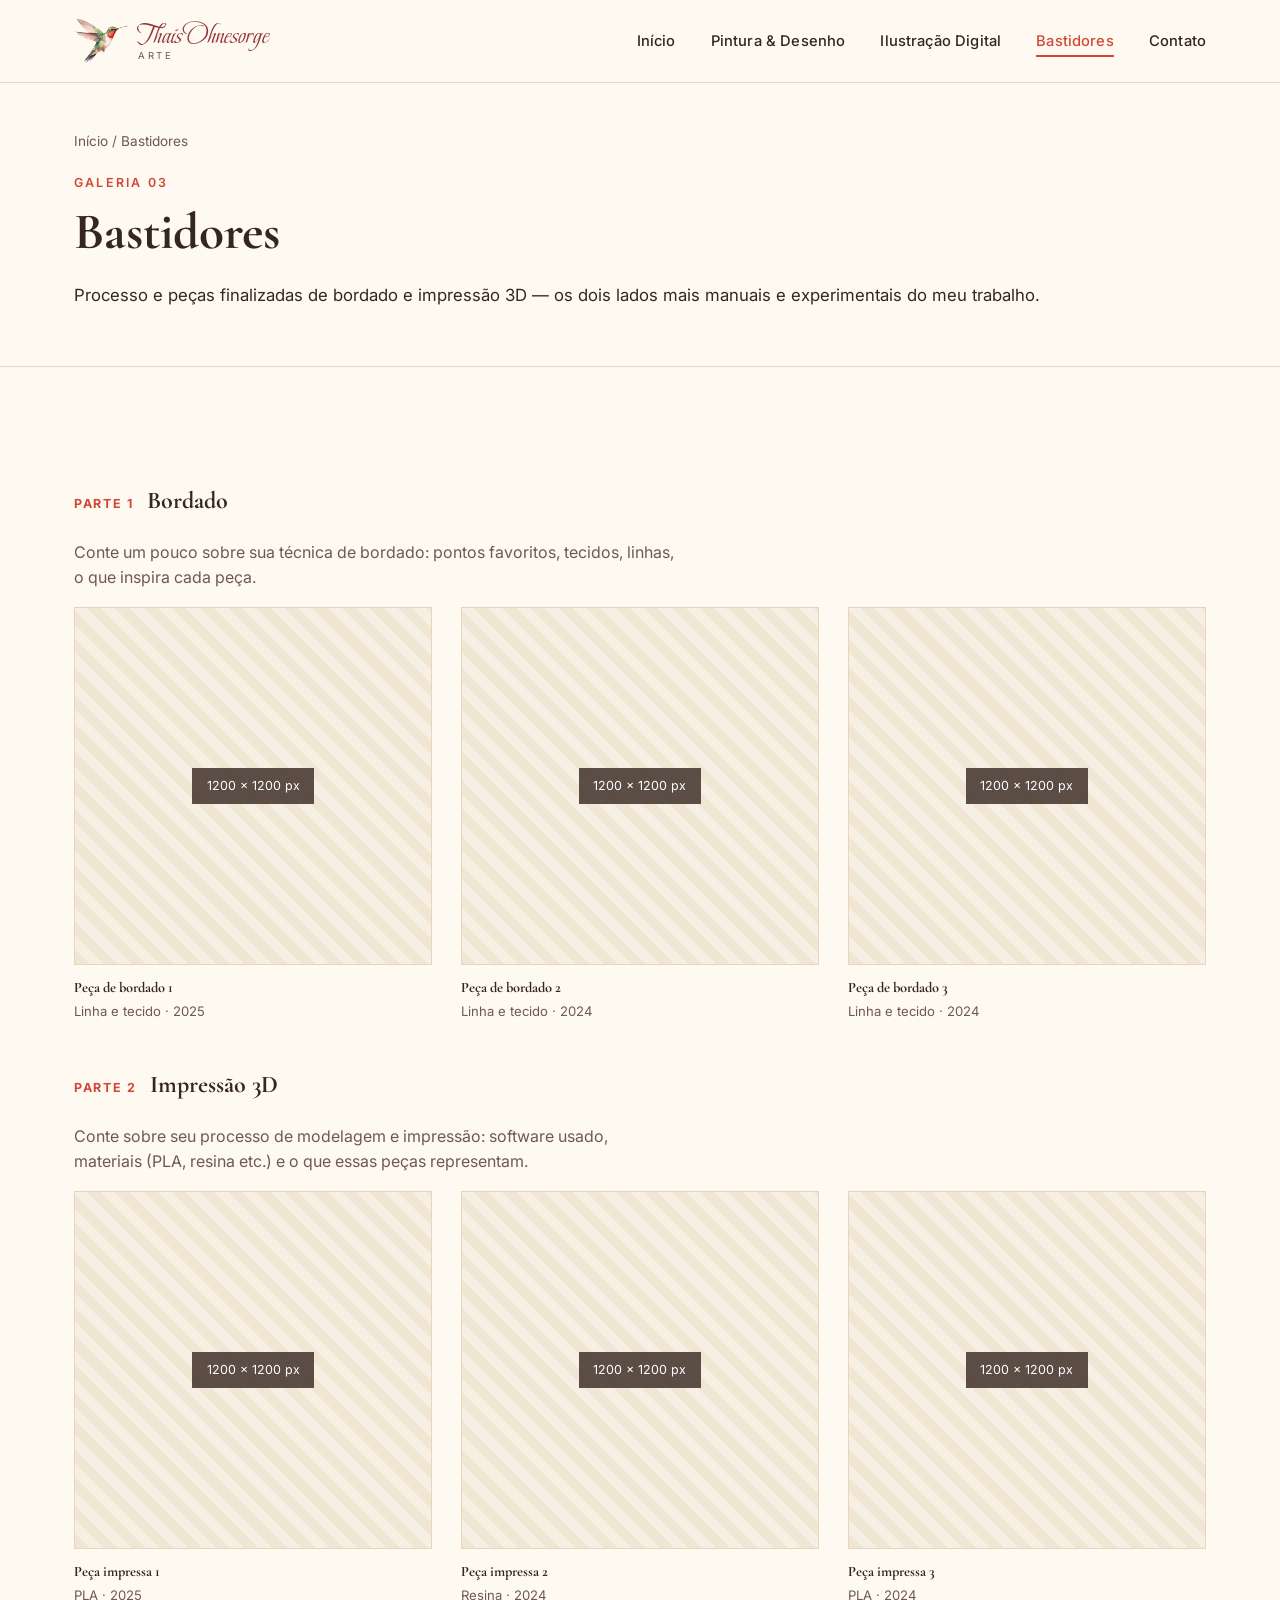
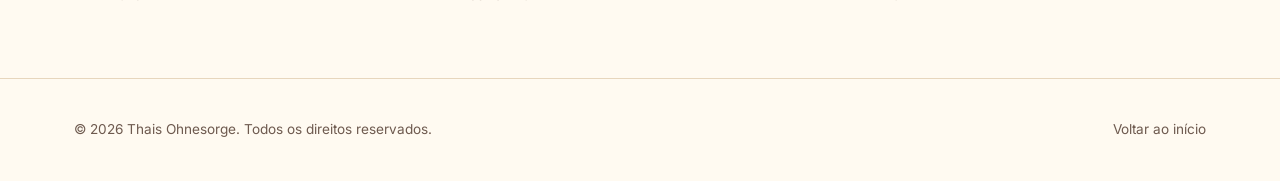
==== commit 7b76bfab: "Construção do site - update" ====
--- a/bastidores.html
+++ b/bastidores.html
@@ -8,7 +8,7 @@
 <link rel="icon" href="assets/img/favicon.png" type="image/png">
 <link rel="preconnect" href="https://fonts.googleapis.com">
 <link rel="preconnect" href="https://fonts.gstatic.com" crossorigin>
-<link href="https://fonts.googleapis.com/css2?family=Cormorant+Garamond:ital,wght@0,500;0,700;1,500&family=Inter:wght@400;500;600;700&display=swap" rel="stylesheet">
+<link href="https://fonts.googleapis.com/css2?family=Beau+Rivage&family=Cormorant+Garamond:ital,wght@0,500;0,700;1,500&family=Inter:wght@400;500;600;700&display=swap" rel="stylesheet">
 <link rel="stylesheet" href="css/style.css">
 </head>
 <body>
--- a/css/style.css
+++ b/css/style.css
@@ -1,17 +1,11 @@
 /* =========================================================
    PORTFÓLIO DE ARTE — Thais Ohnesorge
    Paleta e tipografia conforme identidade visual oficial.
+   Fonte script: "Beau Rivage" (Google Fonts) — alternativa
+   gratuita à Blastine (que é paga para uso comercial/web).
+   Se a licença Web Font da Blastine for comprada depois,
+   troque --font-script abaixo e adicione o @font-face.
    ========================================================= */
-
-@font-face {
-  font-family: 'Blastine';
-  src: url('../assets/fonts/Blastine.woff2') format('woff2'),
-       url('../assets/fonts/Blastine.otf') format('opentype'),
-       url('../assets/fonts/Blastine.ttf') format('truetype');
-  font-weight: normal;
-  font-style: normal;
-  font-display: swap;
-}
 
 :root {
   --bg: #fffaf1;          /* creme claro — fundo principal */
@@ -24,9 +18,7 @@
   --rule: #e7d6bd;         /* linha fina sobre o creme */
   --card-bg: #ffffff;
 
-  /* Blastine é a fonte da marca (arquivo em assets/fonts/).
-     Enquanto o arquivo não estiver presente, cai numa cursiva do sistema. */
-  --font-script: 'Blastine', 'Segoe Script', 'Brush Script MT', cursive;
+  --font-script: 'Beau Rivage', 'Segoe Script', cursive;
   --font-serif: 'Cormorant Garamond', Georgia, serif;
   --font-sans: 'Inter', -apple-system, sans-serif;
 
@@ -45,6 +37,7 @@
   font-size: 16px;
   line-height: 1.6;
   -webkit-font-smoothing: antialiased;
+  overflow-x: hidden;
 }
 
 img { max-width: 100%; display: block; }
@@ -62,6 +55,7 @@
   font-weight: 700;
   margin: 0 0 .4em;
   line-height: 1.15;
+  overflow-wrap: break-word;
 }
 
 p { margin: 0 0 1em; }
@@ -77,6 +71,20 @@
   margin-bottom: .8em;
 }
 
+/* ---------- Scroll reveal (JS adiciona .reveal / .in-view) ---------- */
+
+.reveal {
+  opacity: 0;
+  transform: translateY(22px);
+  transition: opacity .7s cubic-bezier(.2,.7,.2,1), transform .7s cubic-bezier(.2,.7,.2,1);
+}
+
+.reveal.in-view { opacity: 1; transform: translateY(0); }
+
+@media (prefers-reduced-motion: reduce) {
+  .reveal { transition: none; opacity: 1; transform: none; }
+}
+
 /* ---------- Header / navegação ---------- */
 
 .site-header {
@@ -86,6 +94,11 @@
   background: rgba(255, 250, 241, 0.92);
   backdrop-filter: blur(6px);
   border-bottom: 1px solid var(--rule);
+  transition: box-shadow .3s ease;
+}
+
+.site-header.scrolled {
+  box-shadow: 0 10px 24px -18px rgba(54,38,33,.35);
 }
 
 .site-header .wrap {
@@ -93,29 +106,39 @@
   align-items: center;
   justify-content: space-between;
   height: 82px;
-}
+  transition: height .25s ease;
+}
+
+.site-header.scrolled .wrap { height: 66px; }
 
 .brand {
   display: flex;
   align-items: center;
   gap: .6rem;
+  min-width: 0;
 }
 
 .brand img {
   height: 44px;
   width: auto;
-}
+  flex-shrink: 0;
+  transition: height .25s ease;
+}
+
+.site-header.scrolled .brand img { height: 36px; }
 
 .brand .brand-text {
   display: flex;
   flex-direction: column;
   line-height: 1;
+  min-width: 0;
 }
 
 .brand .brand-name {
   font-family: var(--font-script);
   font-size: 1.7rem;
   color: var(--wine);
+  white-space: nowrap;
 }
 
 .brand .brand-tag {
@@ -136,19 +159,29 @@
 }
 
 .main-nav a {
+  position: relative;
   font-size: .92rem;
   font-weight: 500;
   letter-spacing: .01em;
   padding: .3rem 0;
-  border-bottom: 2px solid transparent;
-  transition: border-color .2s ease, color .2s ease;
+}
+
+.main-nav a::after {
+  content: '';
+  position: absolute;
+  left: 0;
+  bottom: -2px;
+  width: 0;
+  height: 2px;
+  background: var(--red);
+  transition: width .25s ease;
 }
 
 .main-nav a:hover,
-.main-nav a.active {
-  color: var(--red);
-  border-color: var(--red);
-}
+.main-nav a.active { color: var(--red); }
+
+.main-nav a:hover::after,
+.main-nav a.active::after { width: 100%; }
 
 .menu-toggle {
   display: none;
@@ -169,7 +202,7 @@
 
 /* ---------- Hero (capa editorial) ---------- */
 
-.hero { padding: 4rem 0 4rem; position: relative; }
+.hero { padding: 3.5rem 0 4rem; position: relative; }
 
 .hero .wrap {
   display: grid;
@@ -179,18 +212,33 @@
   position: relative;
 }
 
+.hero-name-block { position: relative; }
+
+.hero-name-block > * { position: relative; z-index: 1; }
+
+.hero-swash {
+  position: absolute;
+  top: -2.2rem;
+  left: -2.5rem;
+  width: 360px;
+  max-width: none;
+  z-index: 0;
+  opacity: .8;
+  pointer-events: none;
+}
+
 .hero h1 {
   font-family: var(--font-script);
   font-weight: normal;
   color: var(--wine);
-  font-size: clamp(3.2rem, 7vw, 5.6rem);
+  font-size: clamp(3rem, 8vw, 5.6rem);
   margin-bottom: .15em;
 }
 
 .hero .lede {
   font-family: var(--font-serif);
   font-style: italic;
-  font-size: 1.35rem;
+  font-size: clamp(1.05rem, 2.4vw, 1.35rem);
   color: var(--ink-soft);
   max-width: 46ch;
 }
@@ -202,6 +250,16 @@
   width: 190px;
   opacity: .95;
   pointer-events: none;
+  animation: float 6s ease-in-out infinite;
+}
+
+@keyframes float {
+  0%, 100% { transform: translateY(0) rotate(0deg); }
+  50% { transform: translateY(-14px) rotate(2deg); }
+}
+
+@media (prefers-reduced-motion: reduce) {
+  .hero-bird { animation: none; }
 }
 
 .hero-index {
@@ -217,7 +275,10 @@
   border-bottom: 1px solid var(--rule);
   font-family: var(--font-serif);
   font-size: 1.15rem;
-}
+  transition: padding-left .25s ease;
+}
+
+.hero-index li:hover { padding-left: .4rem; }
 
 .hero-index li:last-child { border-bottom: none; }
 
@@ -241,6 +302,7 @@
   justify-content: space-between;
   align-items: flex-end;
   gap: 2rem;
+  flex-wrap: wrap;
   border-bottom: 1px solid var(--wine);
   padding-bottom: 1rem;
   margin-bottom: 2.5rem;
@@ -271,6 +333,7 @@
   justify-content: center;
   overflow: hidden;
   cursor: pointer;
+  transition: transform .45s cubic-bezier(.2,.7,.2,1), box-shadow .3s ease;
 }
 
 .placeholder img { width: 100%; height: 100%; object-fit: cover; }
@@ -283,6 +346,7 @@
   text-align: center;
   line-height: 1.4;
   max-width: 82%;
+  transition: transform .35s ease;
 }
 
 /* ---------- Cards "Tipos de arte" ---------- */
@@ -295,13 +359,33 @@
 
 .art-card { --ratio: 4 / 3; }
 
-.art-card h3 { margin-top: 1rem; font-size: 1.3rem; }
+.art-types a { display: block; }
+
+.art-types a:hover .placeholder,
+.gallery figure:hover .placeholder {
+  transform: scale(1.035);
+  box-shadow: 0 20px 34px -18px rgba(54,38,33,.4);
+}
+
+.art-types a:hover .placeholder .ph-label { transform: scale(1.05); }
+
+.art-card h3 {
+  margin-top: 1rem;
+  font-size: 1.3rem;
+  transition: color .2s ease;
+}
+
+.art-types a:hover h3 { color: var(--wine); }
 
 .art-card .more {
   color: var(--red);
   font-size: .88rem;
   font-weight: 600;
-}
+  display: inline-block;
+  transition: transform .2s ease;
+}
+
+.art-types a:hover .more { transform: translateX(4px); }
 
 /* ---------- Galeria (páginas de seção) ---------- */
 
@@ -330,7 +414,7 @@
 }
 
 .page-hero {
-  padding: 3.2rem 0 2.5rem;
+  padding: 3rem 0 2.5rem;
   border-bottom: 1px solid var(--rule);
 }
 
@@ -347,6 +431,7 @@
   align-items: baseline;
   gap: .8rem;
   margin: 3rem 0 1.6rem;
+  flex-wrap: wrap;
 }
 
 .subsection-title .tag {
@@ -373,10 +458,14 @@
   color: var(--wine);
   font-size: .9rem;
   font-weight: 600;
-  transition: background .2s ease, color .2s ease;
-}
-
-.contact-links a:hover { background: var(--wine); color: #fff; }
+  transition: background .2s ease, color .2s ease, transform .2s ease;
+}
+
+.contact-links a:hover {
+  background: var(--wine);
+  color: #fff;
+  transform: translateY(-2px);
+}
 
 form.contact-form { display: flex; flex-direction: column; gap: 1rem; }
 
@@ -393,10 +482,18 @@
   width: 100%;
   padding: .7rem .8rem;
   font-family: var(--font-sans);
-  font-size: .95rem;
+  font-size: 1rem;
   border: 1px solid var(--ink-soft);
   background: var(--card-bg);
   margin-top: .35rem;
+  transition: border-color .2s ease, box-shadow .2s ease;
+}
+
+.contact-form input:focus,
+.contact-form textarea:focus {
+  outline: none;
+  border-color: var(--red);
+  box-shadow: 0 0 0 3px rgba(210,71,55,.15);
 }
 
 .contact-form button {
@@ -408,9 +505,10 @@
   font-weight: 600;
   cursor: pointer;
   letter-spacing: .03em;
-}
-
-.contact-form button:hover { background: var(--red); }
+  transition: background .2s ease, transform .2s ease;
+}
+
+.contact-form button:hover { background: var(--red); transform: translateY(-2px); }
 
 /* ---------- Rodapé ---------- */
 
@@ -441,9 +539,12 @@
   justify-content: center;
   z-index: 100;
   padding: 2rem;
+  opacity: 0;
+  transition: opacity .25s ease;
 }
 
 .lightbox.open { display: flex; }
+.lightbox.open.show { opacity: 1; }
 
 .lightbox-inner {
   max-width: 900px;
@@ -466,21 +567,257 @@
 /* ---------- Responsivo ---------- */
 
 @media (max-width: 900px) {
-  .hero .wrap { grid-template-columns: 1fr; }
-  .hero-bird { position: static; width: 140px; margin-bottom: 1.5rem; }
+  .hero { padding-top: 2.5rem; }
+  .hero .wrap { grid-template-columns: 1fr; gap: 2.2rem; }
+  .hero-bird { position: static; width: 120px; margin: 0 auto 1rem; animation: none; }
+  .hero-swash { width: 260px; top: -1.4rem; left: -1.6rem; opacity: .7; }
   .about-grid { grid-template-columns: 1fr; }
-  .art-types { grid-template-columns: 1fr 1fr; }
+  .art-types { grid-template-columns: 1fr 1fr; gap: 1.6rem; }
   .gallery { grid-template-columns: 1fr 1fr; }
-  .contact-grid { grid-template-columns: 1fr; }
+  .contact-grid { grid-template-columns: 1fr; gap: 2.2rem; }
+  section { padding: 3.2rem 0; }
 }
 
 @media (max-width: 640px) {
-  .main-nav { position: fixed; top: 82px; left: 0; right: 0; bottom: 0;
-    background: var(--bg); transform: translateX(100%); transition: transform .25s ease;
-    padding: 2rem 24px; }
+  .wrap { padding: 0 18px; }
+
+  .site-header .wrap, .site-header.scrolled .wrap { height: 68px; }
+  .brand img, .site-header.scrolled .brand img { height: 34px; }
+  .brand .brand-name { font-size: 1.35rem; }
+  .brand .brand-tag { font-size: .52rem; letter-spacing: .22em; }
+
+  .main-nav {
+    position: fixed; top: 68px; left: 0; right: 0; bottom: 0;
+    background: var(--bg);
+    transform: translateX(100%);
+    transition: transform .3s ease;
+    padding: 2rem 24px;
+    overflow-y: auto;
+  }
   .main-nav.open { transform: translateX(0); }
-  .main-nav ul { flex-direction: column; gap: 1.4rem; }
+  .main-nav ul { flex-direction: column; gap: 1.5rem; }
+  .main-nav a { font-size: 1.15rem; display: inline-block; }
   .menu-toggle { display: block; }
+
+  .hero { padding: 2rem 0 2.5rem; }
+  .hero-bird { width: 96px; }
+  .hero-swash { width: 200px; top: -1rem; left: -1rem; }
+  .hero h1 { font-size: clamp(2.6rem, 14vw, 3.4rem); }
+  .hero-index li { font-size: 1rem; padding: .55rem 0; }
+
   .art-types { grid-template-columns: 1fr; }
   .gallery { grid-template-columns: 1fr; }
-}
+
+  .section-head { align-items: flex-start; }
+
+  .contact-links a { display: block; text-align: center; margin: .35rem 0; }
+}
+
+@media (max-width: 380px) {
+  .brand .brand-tag { display: none; }
+  .hero h1 { font-size: 2.3rem; }
+}
+
+/* =========================================================
+   Página única — seções adicionais (Obras filtráveis, Marca)
+   ========================================================= */
+
+/* ---------- Filtro de categorias (Obras) ---------- */
+
+.filter-tabs {
+  display: flex;
+  flex-wrap: wrap;
+  gap: .6rem;
+  margin-bottom: 2.4rem;
+}
+
+.filter-tabs button {
+  font-family: var(--font-sans);
+  font-size: .85rem;
+  font-weight: 600;
+  letter-spacing: .02em;
+  padding: .55rem 1.1rem;
+  border: 1px solid var(--wine);
+  background: transparent;
+  color: var(--wine);
+  cursor: pointer;
+  border-radius: 999px;
+  transition: background .2s ease, color .2s ease, transform .2s ease;
+}
+
+.filter-tabs button:hover { transform: translateY(-2px); }
+
+.filter-tabs button.active {
+  background: var(--wine);
+  color: #fff;
+}
+
+.gallery figure { transition: opacity .35s ease, transform .35s ease; }
+
+.gallery figure.hide {
+  display: none;
+}
+
+/* ---------- Marca (identidade visual) ---------- */
+
+.marca-intro {
+  max-width: 68ch;
+  font-size: 1.05rem;
+  color: var(--ink-soft);
+}
+
+.marca-block { margin-top: 3rem; }
+
+.marca-block > .tag {
+  display: block;
+  font-size: .78rem;
+  letter-spacing: .16em;
+  text-transform: uppercase;
+  color: var(--red);
+  font-weight: 700;
+  margin-bottom: 1.2rem;
+}
+
+.logos-row {
+  display: flex;
+  flex-wrap: wrap;
+  gap: 3rem;
+  align-items: flex-end;
+}
+
+.logos-row .logo-item { text-align: center; max-width: 220px; }
+
+.logos-row .logo-item img {
+  width: 100%;
+  height: auto;
+  margin-bottom: .8rem;
+}
+
+.logos-row .logo-item span {
+  font-size: .82rem;
+  color: var(--ink-soft);
+}
+
+.type-samples {
+  display: grid;
+  grid-template-columns: 1fr 1fr;
+  gap: 2rem;
+}
+
+.type-sample {
+  background: var(--bg-alt);
+  border: 1px solid var(--rule);
+  padding: 2rem;
+}
+
+.type-sample .sample-script {
+  font-family: var(--font-script);
+  color: var(--wine);
+  font-size: 2.6rem;
+  line-height: 1;
+  margin-bottom: .5rem;
+}
+
+.type-sample .sample-serif {
+  font-family: var(--font-serif);
+  font-size: 2.2rem;
+  font-weight: 700;
+  margin-bottom: .5rem;
+}
+
+.type-sample .sample-label {
+  font-size: .8rem;
+  color: var(--ink-soft);
+  letter-spacing: .04em;
+}
+
+.color-swatches {
+  display: flex;
+  flex-wrap: wrap;
+  gap: 1.6rem;
+}
+
+.color-swatch { text-align: center; }
+
+.color-swatch .swatch-circle {
+  width: 72px;
+  height: 72px;
+  border-radius: 50%;
+  border: 1px solid var(--rule);
+  margin: 0 auto .6rem;
+  transition: transform .25s ease;
+}
+
+.color-swatch:hover .swatch-circle { transform: scale(1.08); }
+
+.color-swatch .swatch-hex {
+  font-size: .78rem;
+  color: var(--ink-soft);
+  font-family: var(--font-sans);
+}
+
+.applications-grid {
+  display: grid;
+  grid-template-columns: 1fr 1fr;
+  gap: 1.6rem;
+  max-width: 640px;
+}
+
+.applications-grid img {
+  border: 1px solid var(--rule);
+  box-shadow: 0 16px 30px -20px rgba(54,38,33,.35);
+}
+
+.applications-caption {
+  margin-top: 1rem;
+  font-size: .85rem;
+  color: var(--ink-soft);
+  font-style: italic;
+}
+
+/* ---------- Sobre + Filosofia ---------- */
+
+.philosophy-block {
+  margin-top: 3.5rem;
+  padding-top: 3rem;
+  border-top: 1px solid var(--rule);
+  display: grid;
+  grid-template-columns: 1fr 1fr;
+  gap: 3rem;
+  align-items: start;
+}
+
+.philosophy-block blockquote {
+  margin: 0 0 1.2rem;
+  font-family: var(--font-serif);
+  font-style: italic;
+  font-size: 1.3rem;
+  color: var(--wine);
+  line-height: 1.4;
+}
+
+.commissions-note {
+  display: inline-block;
+  margin-top: .6rem;
+  padding: .4rem .9rem;
+  background: var(--green);
+  color: var(--ink);
+  font-size: .82rem;
+  font-weight: 600;
+  border-radius: 999px;
+}
+
+@media (max-width: 900px) {
+  .type-samples { grid-template-columns: 1fr; }
+  .philosophy-block { grid-template-columns: 1fr; }
+  .logos-row { gap: 2rem; }
+  .applications-grid { max-width: 100%; }
+}
+
+@media (max-width: 640px) {
+  .filter-tabs { gap: .5rem; }
+  .filter-tabs button { font-size: .78rem; padding: .5rem .9rem; }
+  .logos-row { gap: 1.6rem; }
+  .logos-row .logo-item { max-width: 150px; }
+  .applications-grid { grid-template-columns: 1fr; max-width: 320px; margin: 0 auto; }
+}
